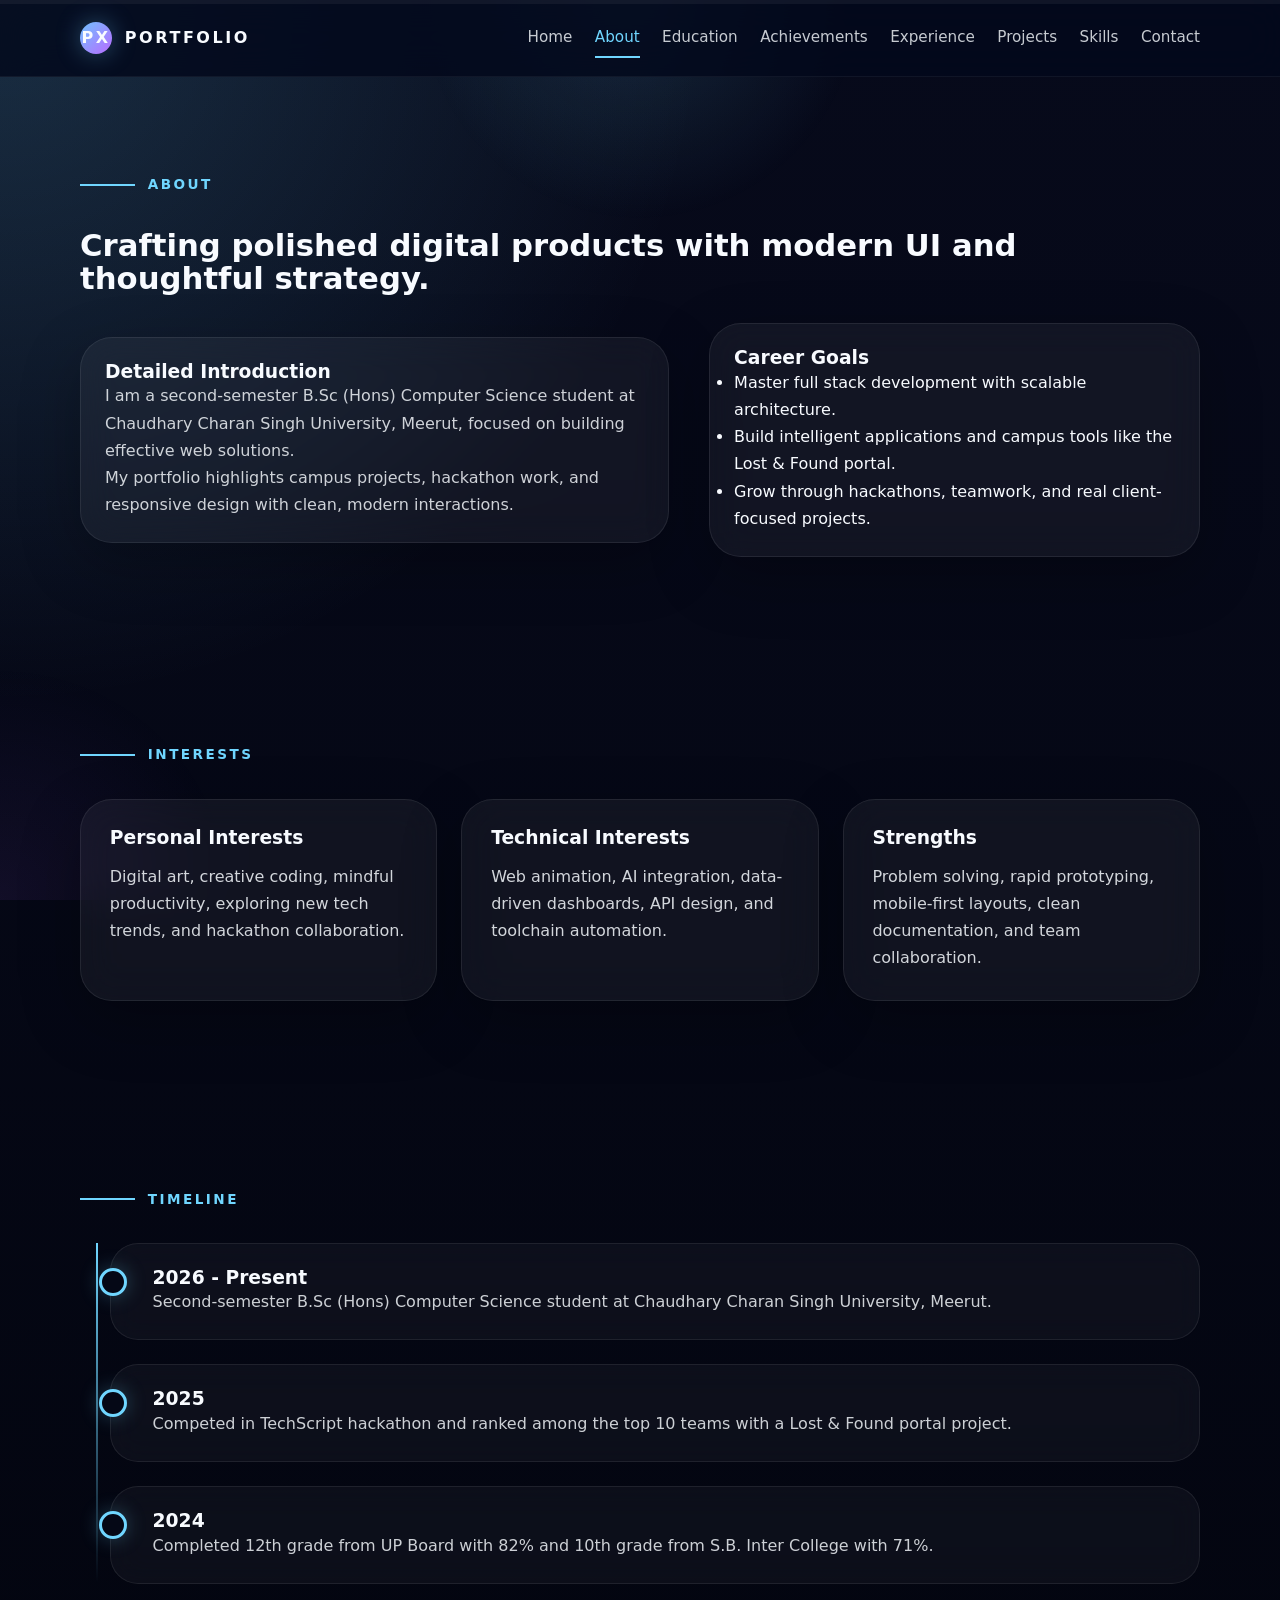
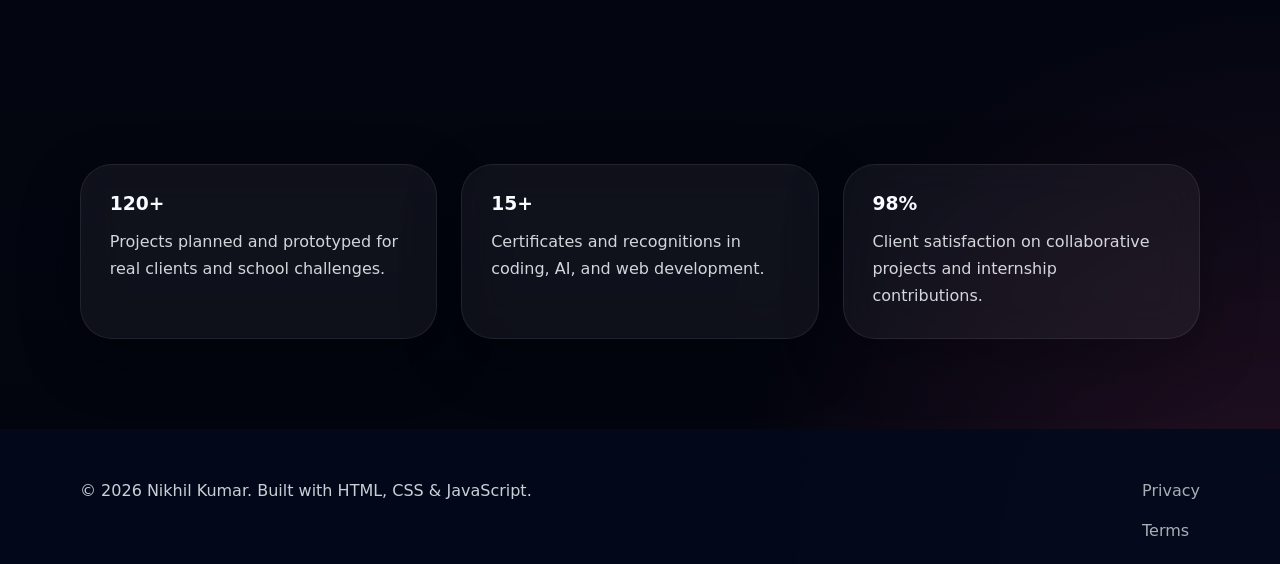
==== about.html @ ee28b865 "Initial commit - Portfolio Website" ====
<!DOCTYPE html>
<html lang="en">
<head>
  <meta charset="UTF-8" />
  <meta name="viewport" content="width=device-width, initial-scale=1.0" />
  <meta name="description" content="About page for a modern portfolio showcasing career goals, interests, strengths, and timeline." />
  <title>About | Portfolio</title>
  <link rel="stylesheet" href="css/style.css" />
</head>
<body>
  <div class="page-loader">
    <div class="loader-ring"></div>
  </div>
  <div class="progress-wrap"><div class="progress-bar"></div></div>
  <header class="navbar">
    <div class="container">
      <a href="index.html" class="logo"><span>PX</span>Portfolio</a>
      <nav class="nav-links">
        <a href="index.html">Home</a>
        <a href="about.html" class="active">About</a>
        <a href="education.html">Education</a>
        <a href="achievements.html">Achievements</a>
        <a href="experience.html">Experience</a>
        <a href="projects.html">Projects</a>
        <a href="skills.html">Skills</a>
        <a href="contact.html">Contact</a>
      </nav>
    </div>
  </header>

  <main>
    <section class="container reveal">
      <div class="section-title">About</div>
      <h2>Crafting polished digital products with modern UI and thoughtful strategy.</h2><br />
      <div class="hero-grid">
        <div class="hero-card reveal">
          <h3>Detailed Introduction</h3>
          <p>I am a second-semester B.Sc (Hons) Computer Science student at Chaudhary Charan Singh University, Meerut, focused on building effective web solutions.</p>
          <p>My portfolio highlights campus projects, hackathon work, and responsive design with clean, modern interactions.</p>
        </div>
        <div class="hero-card reveal">
          <h3>Career Goals</h3>
          <ul>
            <li>Master full stack development with scalable architecture.</li>
            <li>Build intelligent applications and campus tools like the Lost & Found portal.</li>
            <li>Grow through hackathons, teamwork, and real client-focused projects.</li>
          </ul>
        </div>
      </div>
    </section>

    <section class="container reveal">
      <div class="section-title">Interests</div>
      <div class="cards-grid">
        <div class="card">
          <h3>Personal Interests</h3>
          <p>Digital art, creative coding, mindful productivity, exploring new tech trends, and hackathon collaboration.</p>
        </div>
        <div class="card">
          <h3>Technical Interests</h3>
          <p>Web animation, AI integration, data-driven dashboards, API design, and toolchain automation.</p>
        </div>
        <div class="card">
          <h3>Strengths</h3>
          <p>Problem solving, rapid prototyping, mobile-first layouts, clean documentation, and team collaboration.</p>
        </div>
      </div>
    </section>

    <section class="container reveal">
      <div class="section-title">Timeline</div>
      <div class="timeline">
        <article class="timeline-item">
          <h3>2026 - Present</h3>
          <p>Second-semester B.Sc (Hons) Computer Science student at Chaudhary Charan Singh University, Meerut.</p>
        </article>
        <article class="timeline-item">
          <h3>2025</h3>
          <p>Competed in TechScript hackathon and ranked among the top 10 teams with a Lost & Found portal project.</p>
        </article>
        <article class="timeline-item">
          <h3>2024</h3>
          <p>Completed 12th grade from UP Board with 82% and 10th grade from S.B. Inter College with 71%.</p>
        </article>
      </div>
    </section>

    <section class="container reveal stats-grid">
      <div class="card">
        <h3>120+</h3>
        <p>Projects planned and prototyped for real clients and school challenges.</p>
      </div>
      <div class="card">
        <h3>15+</h3>
        <p>Certificates and recognitions in coding, AI, and web development.</p>
      </div>
      <div class="card">
        <h3>98%</h3>
        <p>Client satisfaction on collaborative projects and internship contributions.</p>
      </div>
    </section>
  </main>

  <footer class="footer">
    <div class="container">
      <div class="footer-left">
        <p>&copy; 2026 Nikhil Kumar. Built with HTML, CSS & JavaScript.</p>
      </div>
      <div class="footer-right">
        <a href="#">Privacy</a>
        <a href="#">Terms</a>
      </div>
    </div>
  </footer>

  <script src="js/script.js"></script>
</body>
</html>
---- css/style.css ----
:root {
  --bg: #050816;
  --surface: rgba(12, 20, 49, 0.78);
  --surface-strong: rgba(20, 30, 70, 0.92);
  --text: #f8fbff;
  --muted: #9bb3ff;
  --accent: #70d6ff;
  --accent-soft: rgba(112, 214, 255, 0.16);
  --border: rgba(255, 255, 255, 0.1);
  --shadow: 0 20px 60px rgba(0, 0, 0, 0.25);
  --radius: 28px;
  --transition: 0.35s ease;
  font-family: "Inter", system-ui, -apple-system, BlinkMacSystemFont, "Segoe UI", sans-serif;
}

* {
  box-sizing: border-box;
  margin: 0;
  padding: 0;
}

html {
  scroll-behavior: smooth;
}

body {
  min-height: 100vh;
  background: radial-gradient(circle at top left, rgba(112, 214, 255, 0.18), transparent 28%),
    radial-gradient(circle at bottom right, rgba(255, 96, 171, 0.14), transparent 22%),
    linear-gradient(180deg, #070a1b 0%, #02040d 100%);
  color: var(--text);
  font-size: 16px;
  line-height: 1.7;
  overflow-x: hidden;
}

body::before {
  content: "";
  position: fixed;
  inset: 0;
  background: radial-gradient(circle at top center, rgba(112, 214, 255, 0.14), transparent 20%),
    radial-gradient(circle at bottom left, rgba(173, 95, 255, 0.08), transparent 15%);
  pointer-events: none;
  z-index: 0;
}

img {
  max-width: 100%;
  display: block;
}

a {
  color: inherit;
  text-decoration: none;
}

button,
input,
textarea {
  font: inherit;
}

.container {
  width: min(1120px, calc(100% - 2rem));
  margin: 0 auto;
}

section {
  position: relative;
  padding: 90px 0;
}

.section-title {
  display: inline-flex;
  align-items: center;
  gap: 0.8rem;
  margin-bottom: 2rem;
  color: var(--accent);
  font-weight: 700;
  letter-spacing: 0.18em;
  text-transform: uppercase;
  font-size: 0.85rem;
}

.section-title::before {
  content: "";
  width: 55px;
  height: 2px;
  background: var(--accent);
}

h1,
h2,
h3,
h4 {
  line-height: 1.1;
}

h1 {
  font-size: clamp(2.4rem, 3vw, 4rem);
}

h2 {
  font-size: clamp(1.75rem, 2.4vw, 2.6rem);
}

p {
  color: rgba(248, 251, 255, 0.82);
}

.navbar {
  position: sticky;
  top: 0;
  z-index: 20;
  backdrop-filter: blur(18px);
  background: rgba(3, 9, 28, 0.84);
  border-bottom: 1px solid rgba(255, 255, 255, 0.05);
}

.navbar .container {
  display: flex;
  align-items: center;
  justify-content: space-between;
  gap: 1rem;
  min-height: 76px;
}

.logo {
  display: flex;
  align-items: center;
  gap: 0.8rem;
  font-weight: 800;
  letter-spacing: 0.16em;
  text-transform: uppercase;
  color: var(--text);
}

.logo span {
  display: inline-flex;
  width: 2rem;
  height: 2rem;
  align-items: center;
  justify-content: center;
  background: linear-gradient(135deg, #6fc2ff, #b96bff);
  border-radius: 50%;
  box-shadow: 0 0 24px rgba(111, 194, 255, 0.35);
}

.nav-links {
  display: flex;
  align-items: center;
  gap: 1.4rem;
}

.nav-links a {
  position: relative;
  font-size: 0.95rem;
  color: rgba(248, 251, 255, 0.8);
  transition: color var(--transition);
}

.nav-links a:hover,
.nav-links a.active {
  color: var(--accent);
}

.nav-links a.active::after,
.nav-links a:hover::after {
  content: "";
  position: absolute;
  left: 0;
  bottom: -7px;
  width: 100%;
  height: 2px;
  background: var(--accent);
}

.nav-actions {
  display: flex;
  align-items: center;
  gap: 1rem;
}

.toggle-theme,
.menu-toggle {
  display: inline-flex;
  align-items: center;
  justify-content: center;
  width: 44px;
  height: 44px;
  border-radius: 50%;
  border: 1px solid rgba(255, 255, 255, 0.08);
  background: rgba(255, 255, 255, 0.05);
  color: var(--text);
  cursor: pointer;
  transition: transform var(--transition), background var(--transition);
}

.toggle-theme:hover,
.menu-toggle:hover {
  transform: scale(1.05);
  background: rgba(112, 214, 255, 0.12);
}

.mobile-menu {
  display: none;
}

.hero {
  min-height: calc(100vh - 76px);
  display: grid;
  place-items: center;
  position: relative;
  z-index: 1;
}

.hero-grid {
  display: grid;
  grid-template-columns: 1.2fr 1fr;
  align-items: center;
  gap: 2.5rem;
}

.hero-content {
  max-width: 540px;
}

.hero-subtitle {
  display: inline-flex;
  align-items: center;
  gap: 0.7rem;
  color: var(--accent);
  font-size: 0.95rem;
  font-weight: 700;
  margin-bottom: 1.2rem;
}

.hero-title {
  margin-bottom: 1.2rem;
}

.hero-title span {
  color: var(--accent);
}

.hero-text {
  margin-bottom: 2rem;
}

.typewriter {
  display: inline-block;
  color: var(--accent);
  font-weight: 700;
  font-size: 1.05rem;
}

.hero-buttons {
  display: flex;
  flex-wrap: wrap;
  gap: 1rem;
  margin-bottom: 2rem;
}

.btn,
.btn-secondary {
  display: inline-flex;
  align-items: center;
  justify-content: center;
  gap: 0.6rem;
  border-radius: 999px;
  padding: 0.95rem 1.7rem;
  border: 1px solid transparent;
  font-weight: 700;
  transition: transform var(--transition), background var(--transition), border-color var(--transition);
}

.btn {
  background: linear-gradient(135deg, rgba(112, 214, 255, 0.95), rgba(111, 195, 255, 0.25));
  color: #061628;
}

.btn-secondary {
  border-color: rgba(255, 255, 255, 0.14);
  color: var(--text);
  background: rgba(255, 255, 255, 0.04);
}

.btn:hover,
.btn-secondary:hover {
  transform: translateY(-2px);
  border-color: var(--accent);
}

.hero-socials {
  display: flex;
  gap: 1rem;
}

.social-icon {
  width: 48px;
  height: 48px;
  border-radius: 18px;
  display: grid;
  place-items: center;
  background: rgba(255, 255, 255, 0.05);
  border: 1px solid rgba(255, 255, 255, 0.08);
  color: var(--text);
  transition: transform var(--transition), background var(--transition), box-shadow var(--transition);
}

.social-icon:hover {
  transform: translateY(-4px);
  background: rgba(112, 214, 255, 0.14);
}

.social-icon-linkedin {
  background: rgba(10, 102, 194, 0.12);
  border-color: rgba(10, 102, 194, 0.3);
}

.social-icon-linkedin:hover {
  background: rgba(10, 102, 194, 0.25);
  border-color: rgba(10, 102, 194, 0.6);
  box-shadow: 0 0 20px rgba(10, 102, 194, 0.3);
}

.social-icon-instagram {
  background: rgba(253, 29, 29, 0.12);
  border-color: rgba(131, 58, 180, 0.3);
}

.social-icon-instagram:hover {
  background: linear-gradient(135deg, rgba(253, 29, 29, 0.25), rgba(131, 58, 180, 0.25));
  border-color: rgba(131, 58, 180, 0.6);
  box-shadow: 0 0 20px rgba(131, 58, 180, 0.3);
}

.hero-image {
  position: relative;
  display: grid;
  place-items: center;
}

.hero-card {
  width: 100%;
  padding: 1.5rem;
  border-radius: 32px;
  background: rgba(255, 255, 255, 0.05);
  border: 1px solid rgba(255, 255, 255, 0.08);
  box-shadow: var(--shadow);
  backdrop-filter: blur(18px);
}

.hero-card img {
  border-radius: 28px;
  border: 1px solid rgba(255, 255, 255, 0.1);
}

.stats-grid,
.timeline,
.project-grid,
.skills-grid,
.info-grid,
.cards-grid,
.contact-grid {
  display: grid;
  gap: 1.5rem;
}

.cards-grid {
  grid-template-columns: repeat(auto-fit, minmax(240px, 1fr));
}

.stats-grid {
  grid-template-columns: repeat(3, minmax(180px, 1fr));
}

.timeline {
  position: relative;
  padding-left: 30px;
}

.timeline::before {
  content: "";
  position: absolute;
  left: 16px;
  top: 0;
  height: 100%;
  width: 2px;
  background: linear-gradient(180deg, var(--accent), transparent);
}

.timeline-item {
  position: relative;
  padding: 1.5rem 1.4rem 1.5rem 2.6rem;
  border-radius: 28px;
  background: rgba(255, 255, 255, 0.04);
  border: 1px solid rgba(255, 255, 255, 0.08);
  backdrop-filter: blur(16px);
}

.timeline-item::before {
  content: "";
  position: absolute;
  left: -12px;
  top: 1.5rem;
  width: 22px;
  height: 22px;
  background: var(--bg);
  border: 3px solid var(--accent);
  border-radius: 50%;
  box-shadow: 0 0 20px rgba(112, 214, 255, 0.28);
}

.card {
  padding: 1.8rem;
  border-radius: 32px;
  background: rgba(255, 255, 255, 0.05);
  border: 1px solid rgba(255, 255, 255, 0.08);
  box-shadow: var(--shadow);
  backdrop-filter: blur(20px);
  transition: transform var(--transition), border-color var(--transition), box-shadow var(--transition);
}

.card:hover {
  transform: translateY(-7px);
  border-color: rgba(112, 214, 255, 0.25);
  box-shadow: 0 24px 70px rgba(111, 194, 255, 0.15);
}

.card h3 {
  margin-bottom: 0.85rem;
}

.card p,
.card li {
  color: rgba(248, 251, 255, 0.84);
}

.badge {
  display: inline-flex;
  align-items: center;
  padding: 0.55rem 0.9rem;
  border-radius: 999px;
  background: rgba(112, 214, 255, 0.08);
  color: var(--accent);
  font-size: 0.83rem;
  margin-right: 0.6rem;
  margin-bottom: 0.6rem;
}

.project-grid {
  grid-template-columns: repeat(auto-fit, minmax(280px, 1fr));
}

.project-card {
  position: relative;
  overflow: hidden;
}

.project-card img {
  border-radius: 28px;
  transition: transform var(--transition);
}

.project-card:hover img {
  transform: scale(1.05);
}

.project-info {
  position: absolute;
  inset: 0;
  display: flex;
  flex-direction: column;
  justify-content: flex-end;
  padding: 1.6rem;
  background: linear-gradient(180deg, transparent 45%, rgba(2, 10, 31, 0.95) 100%);
}

.project-info h3,
.project-info p {
  color: #fff;
}

.project-card:nth-child(1) .project-info h3 {
  color: #000000;
}

.project-card:nth-child(1) .project-info p {
  color: #000000;
}

.project-badges {
  display: flex;
  flex-wrap: wrap;
  gap: 0.4rem;
  margin: 0.9rem 0 1rem;
}

.project-actions {
  display: flex;
  gap: 0.75rem;
  flex-wrap: wrap;
}

.btn-outline {
  display: inline-flex;
  align-items: center;
  justify-content: center;
  gap: 0.6rem;
  padding: 0.95rem 1.7rem;
  border-radius: 999px;
  background: rgba(255, 255, 255, 0.05);
  border: 1px solid rgba(255, 255, 255, 0.12);
  color: #fff;
  transition: transform var(--transition), background var(--transition), border-color var(--transition);
}

.btn-outline:hover {
  border-color: var(--accent);
}

.filter-bar {
  display: flex;
  flex-wrap: wrap;
  gap: 0.85rem;
  margin-bottom: 1.8rem;
}

.filter-btn {
  border-radius: 999px;
  padding: 0.85rem 1.2rem;
  border: 1px solid rgba(255, 255, 255, 0.1);
  color: rgba(248, 251, 255, 0.82);
  cursor: pointer;
  transition: all var(--transition);
  background: rgba(255, 255, 255, 0.03);
}

.filter-btn.active,
.filter-btn:hover {
  background: rgba(112, 214, 255, 0.14);
  color: var(--accent);
  border-color: var(--accent);
}

.search-group {
  display: flex;
  gap: 0.75rem;
  align-items: center;
  margin-bottom: 1.8rem;
}

.search-group input {
  width: 100%;
  min-width: 220px;
  padding: 0.95rem 1.1rem;
  border-radius: 999px;
  border: 1px solid rgba(255, 255, 255, 0.12);
  background: rgba(255, 255, 255, 0.04);
  color: var(--text);
}

.search-group input::placeholder {
  color: rgba(248, 251, 255, 0.5);
}

.skill-item {
  display: grid;
  grid-template-columns: auto 1fr;
  gap: 1rem;
  align-items: center;
}

.skill-meta {
  min-width: 120px;
}

.skill-bar {
  height: 10px;
  border-radius: 999px;
  background: rgba(255, 255, 255, 0.08);
  overflow: hidden;
}

.skill-fill {
  height: 100%;
  width: 0;
  border-radius: 999px;
  background: linear-gradient(90deg, #6fc2ff, #b96bff);
  transition: width 0.9s ease;
}

.skill-circle {
  position: relative;
  width: 120px;
  height: 120px;
}

.skill-circle svg {
  transform: rotate(-90deg);
}

.skill-circle circle {
  fill: none;
  stroke-width: 12;
  stroke-linecap: round;
}

.skill-circle .bg {
  stroke: rgba(255, 255, 255, 0.08);
}

.skill-circle .progress {
  stroke: #70d6ff;
  stroke-dasharray: 377;
  stroke-dashoffset: 377;
  transition: stroke-dashoffset 0.9s ease;
}

.skill-circle span {
  position: absolute;
  inset: 0;
  display: grid;
  place-items: center;
  color: var(--text);
  font-weight: 700;
}

.contact-grid {
  grid-template-columns: 1.5fr 1fr;
}

.contact-card {
  display: grid;
  gap: 1rem;
}

.contact-card span {
  display: inline-flex;
  width: 50px;
  height: 50px;
  align-items: center;
  justify-content: center;
  border-radius: 18px;
  background: rgba(112, 214, 255, 0.12);
  color: var(--accent);
}

.contact-form {
  display: grid;
  gap: 1rem;
}

.contact-form input,
.contact-form textarea {
  width: 100%;
  padding: 1rem 1.1rem;
  border-radius: 20px;
  border: 1px solid rgba(255, 255, 255, 0.12);
  background: rgba(255, 255, 255, 0.04);
  color: var(--text);
  resize: vertical;
}

.contact-form textarea {
  min-height: 170px;
}

.contact-form button {
  max-width: 220px;
}

.map-frame {
  width: 100%;
  min-height: 320px;
  border-radius: 28px;
  border: 1px solid rgba(255, 255, 255, 0.1);
  overflow: hidden;
}

.footer {
  padding: 3rem 0 1.2rem;
  background: rgba(3, 9, 28, 0.92);
}

.footer .container {
  display: flex;
  flex-wrap: wrap;
  justify-content: space-between;
  gap: 1rem;
}

.footer-left,
.footer-right {
  display: flex;
  flex-direction: column;
  gap: 0.8rem;
}

.footer a {
  color: rgba(248, 251, 255, 0.68);
}

.footer a:hover {
  color: var(--accent);
}

.page-loader,
.modal-overlay,
.back-top {
  position: fixed;
  inset: 0;
  z-index: 30;
}

.page-loader {
  display: grid;
  place-items: center;
  background: #050816;
  color: var(--accent);
}

.loader-ring {
  width: 80px;
  height: 80px;
  border: 6px solid rgba(112, 214, 255, 0.18);
  border-top-color: var(--accent);
  border-radius: 50%;
  animation: spin 1.2s linear infinite;
}

@keyframes spin {
  to {
    transform: rotate(360deg);
  }
}

.modal-overlay {
  display: none;
  justify-content: center;
  align-items: center;
  background: rgba(0, 0, 0, 0.75);
  padding: 1.5rem;
}

.modal-overlay.active {
  display: grid;
}

.modal {
  position: relative;
  width: min(720px, 100%);
  background: rgba(4, 12, 30, 0.96);
  border-radius: 28px;
  border: 1px solid rgba(255, 255, 255, 0.1);
  padding: 2rem;
  box-shadow: var(--shadow);
}

.modal h3 {
  margin-bottom: 1rem;
}

.modal img {
  width: 100%;
  border-radius: 22px;
}

.modal-close {
  position: absolute;
  top: 1rem;
  right: 1rem;
  width: 40px;
  height: 40px;
  border-radius: 50%;
  background: rgba(255, 255, 255, 0.08);
  color: var(--text);
  border: none;
  cursor: pointer;
}

.back-top {
  display: none;
  align-items: center;
  justify-content: center;
  width: 54px;
  height: 54px;
  right: 28px;
  bottom: 28px;
  margin: auto;
  border-radius: 50%;
  background: linear-gradient(135deg, rgba(112, 214, 255, 0.95), rgba(111, 195, 255, 0.25));
  box-shadow: 0 20px 50px rgba(111, 194, 255, 0.18);
}

.back-top.show {
  display: grid;
}

.progress-wrap {
  position: fixed;
  top: 0;
  left: 0;
  width: 100%;
  height: 4px;
  background: rgba(255, 255, 255, 0.05);
  z-index: 25;
}

.progress-bar {
  height: 100%;
  width: 0;
  background: linear-gradient(90deg, #70d6ff, #bb6bff);
}

.reveal {
  opacity: 0;
  transform: translateY(25px);
  transition: opacity 0.9s ease, transform 0.9s ease;
}

.reveal.visible {
  opacity: 1;
  transform: translateY(0);
}

@media (max-width: 980px) {
  .hero-grid,
  .contact-grid,
  .stats-grid,
  .timeline,
  .project-grid,
  .cards-grid,
  .skills-grid {
    grid-template-columns: 1fr;
  }

  .navbar .container {
    gap: 0.8rem;
  }

  .nav-links {
    display: none;
  }

  .menu-toggle {
    display: flex;
  }

  .menu-toggle.active + .nav-links {
    position: absolute;
    inset: calc(76px) 0 auto 0;
    display: grid;
    gap: 0.9rem;
    padding: 1.5rem 1.5rem 2rem;
    margin: 0 1rem;
    background: rgba(4, 12, 30, 0.98);
    border-radius: 28px;
    border: 1px solid rgba(255, 255, 255, 0.08);
    box-shadow: 0 30px 80px rgba(0, 0, 0, 0.35);
  }

  .hero {
    padding-top: 50px;
  }
}

body.light-mode {
  background: #f5f7ff;
  color: #111827;
}

body.light-mode .navbar {
  background: rgba(249, 250, 255, 0.92);
  border-bottom-color: rgba(15, 23, 42, 0.08);
}

body.light-mode .nav-links a,
body.light-mode .toggle-theme,
body.light-mode .menu-toggle {
  color: #101828;
}

body.light-mode .card,
body.light-mode .hero-card,
body.light-mode .contact-card,
body.light-mode .footer,
body.light-mode .modal {
  background: rgba(255, 255, 255, 0.82);
  color: #101828;
}

body.light-mode .btn-secondary,
body.light-mode .btn-outline,
body.light-mode .contact-form input,
body.light-mode .contact-form textarea {
  background: rgba(15, 23, 42, 0.05);
  border-color: rgba(15, 23, 42, 0.1);
}

body.light-mode a:hover,
body.light-mode .footer a:hover {
  color: #3b82f6;
}

@media (max-width: 760px) {
  .navbar .container {
    flex-wrap: wrap;
    padding: 0.9rem 0;
  }

  .hero-grid {
    gap: 1.5rem;
  }

  .hero-buttons {
    flex-direction: column;
    align-items: stretch;
  }

  .project-actions {
    flex-direction: column;
    align-items: stretch;
  }

  .search-group {
    flex-direction: column;
    align-items: stretch;
  }

  .skill-circle {
    width: 100px;
    height: 100px;
  }

  .contact-grid {
    gap: 2rem;
  }
}

@media (max-width: 520px) {
  body {
    font-size: 15px;
  }

  .card,
  .project-card,
  .timeline-item,
  .contact-card {
    padding: 1.4rem;
  }

  section {
    padding: 70px 0;
  }

  .section-title {
    font-size: 0.8rem;
  }
}
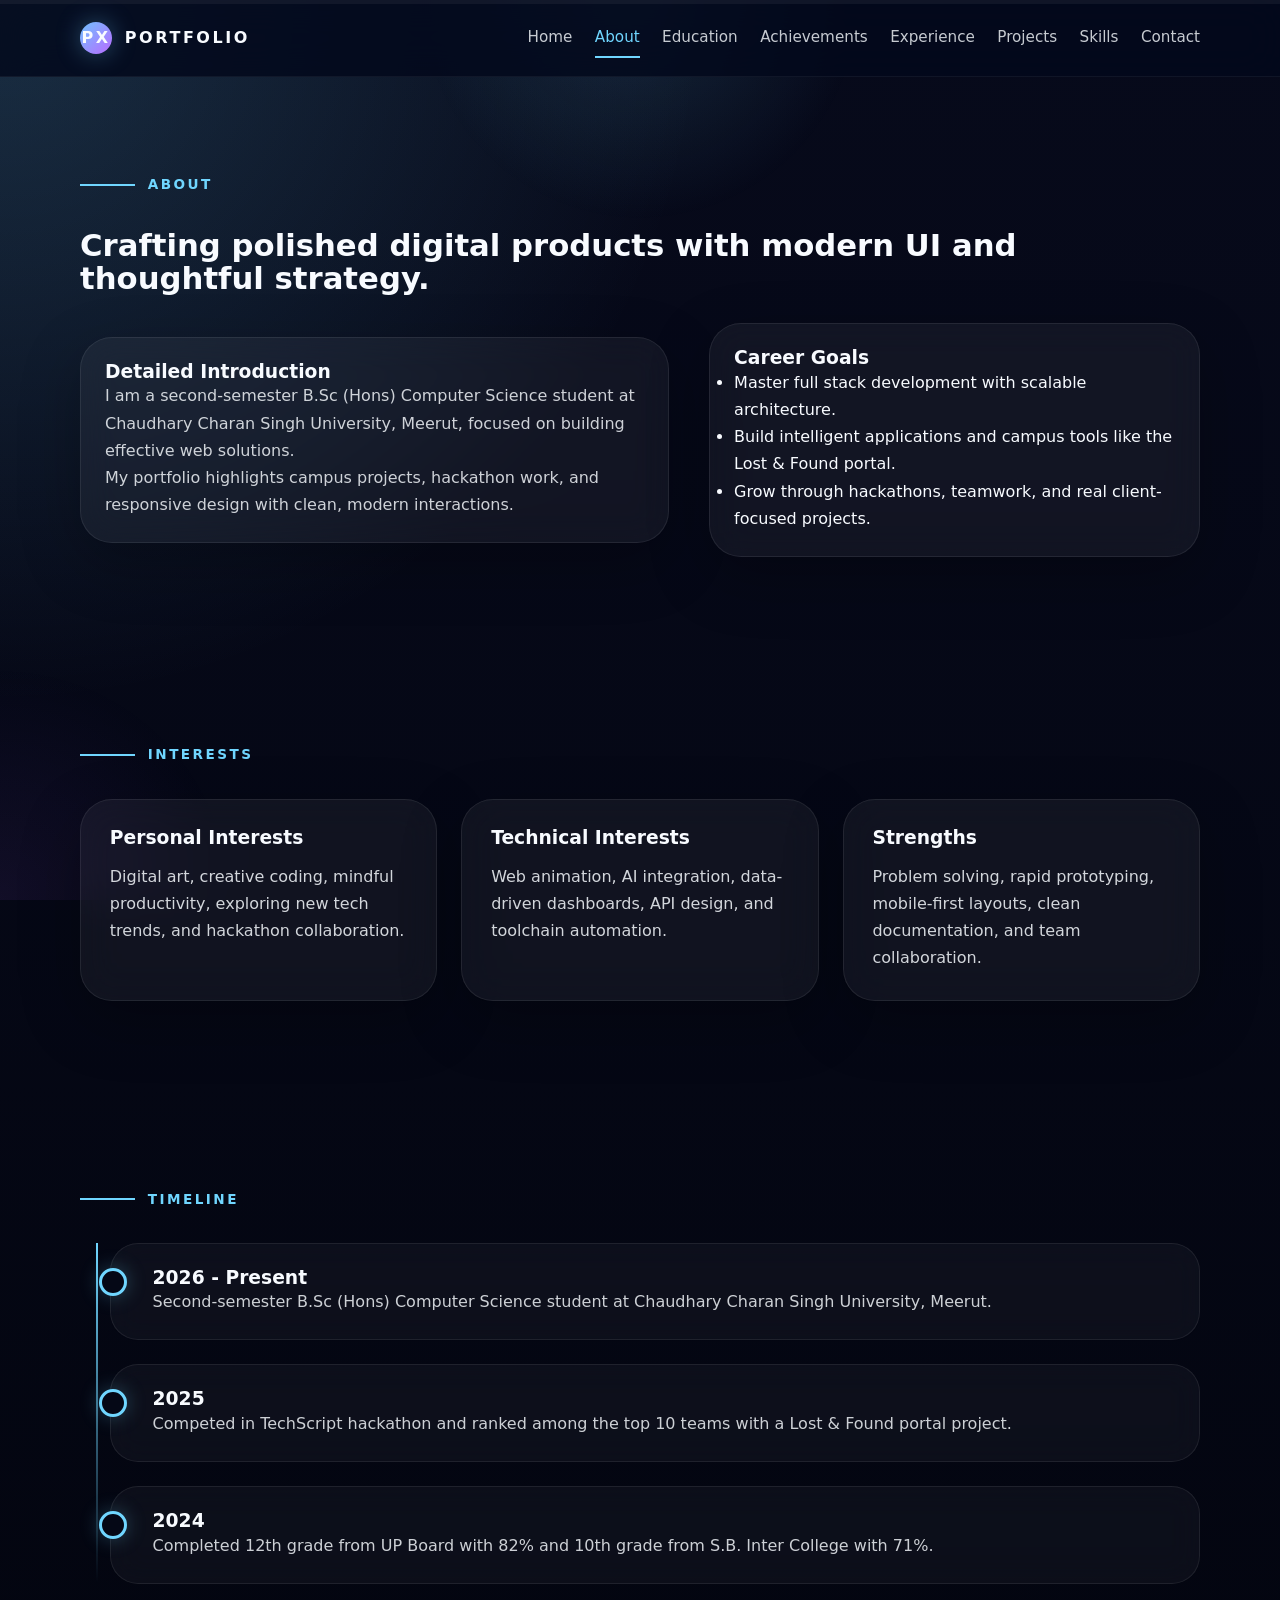
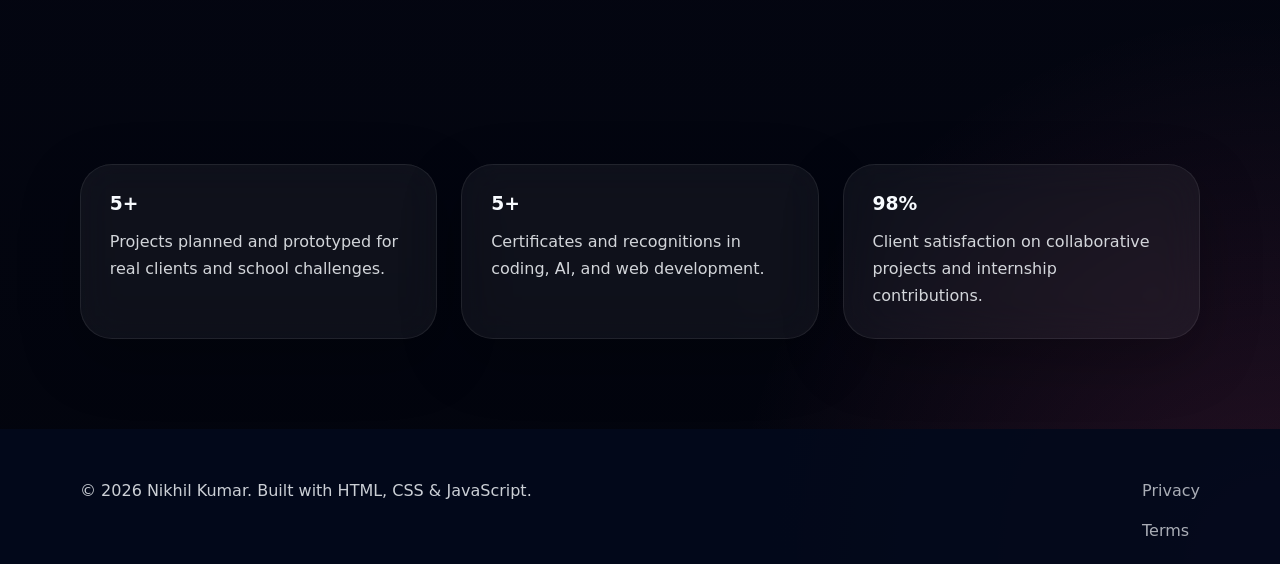
==== commit 5253d80e: "Update statistics in about and achievements pages" ====
--- a/about.html
+++ b/about.html
@@ -87,11 +87,11 @@
 
     <section class="container reveal stats-grid">
       <div class="card">
-        <h3>120+</h3>
+        <h3>5+</h3>
         <p>Projects planned and prototyped for real clients and school challenges.</p>
       </div>
       <div class="card">
-        <h3>15+</h3>
+        <h3>5+</h3>
         <p>Certificates and recognitions in coding, AI, and web development.</p>
       </div>
       <div class="card">
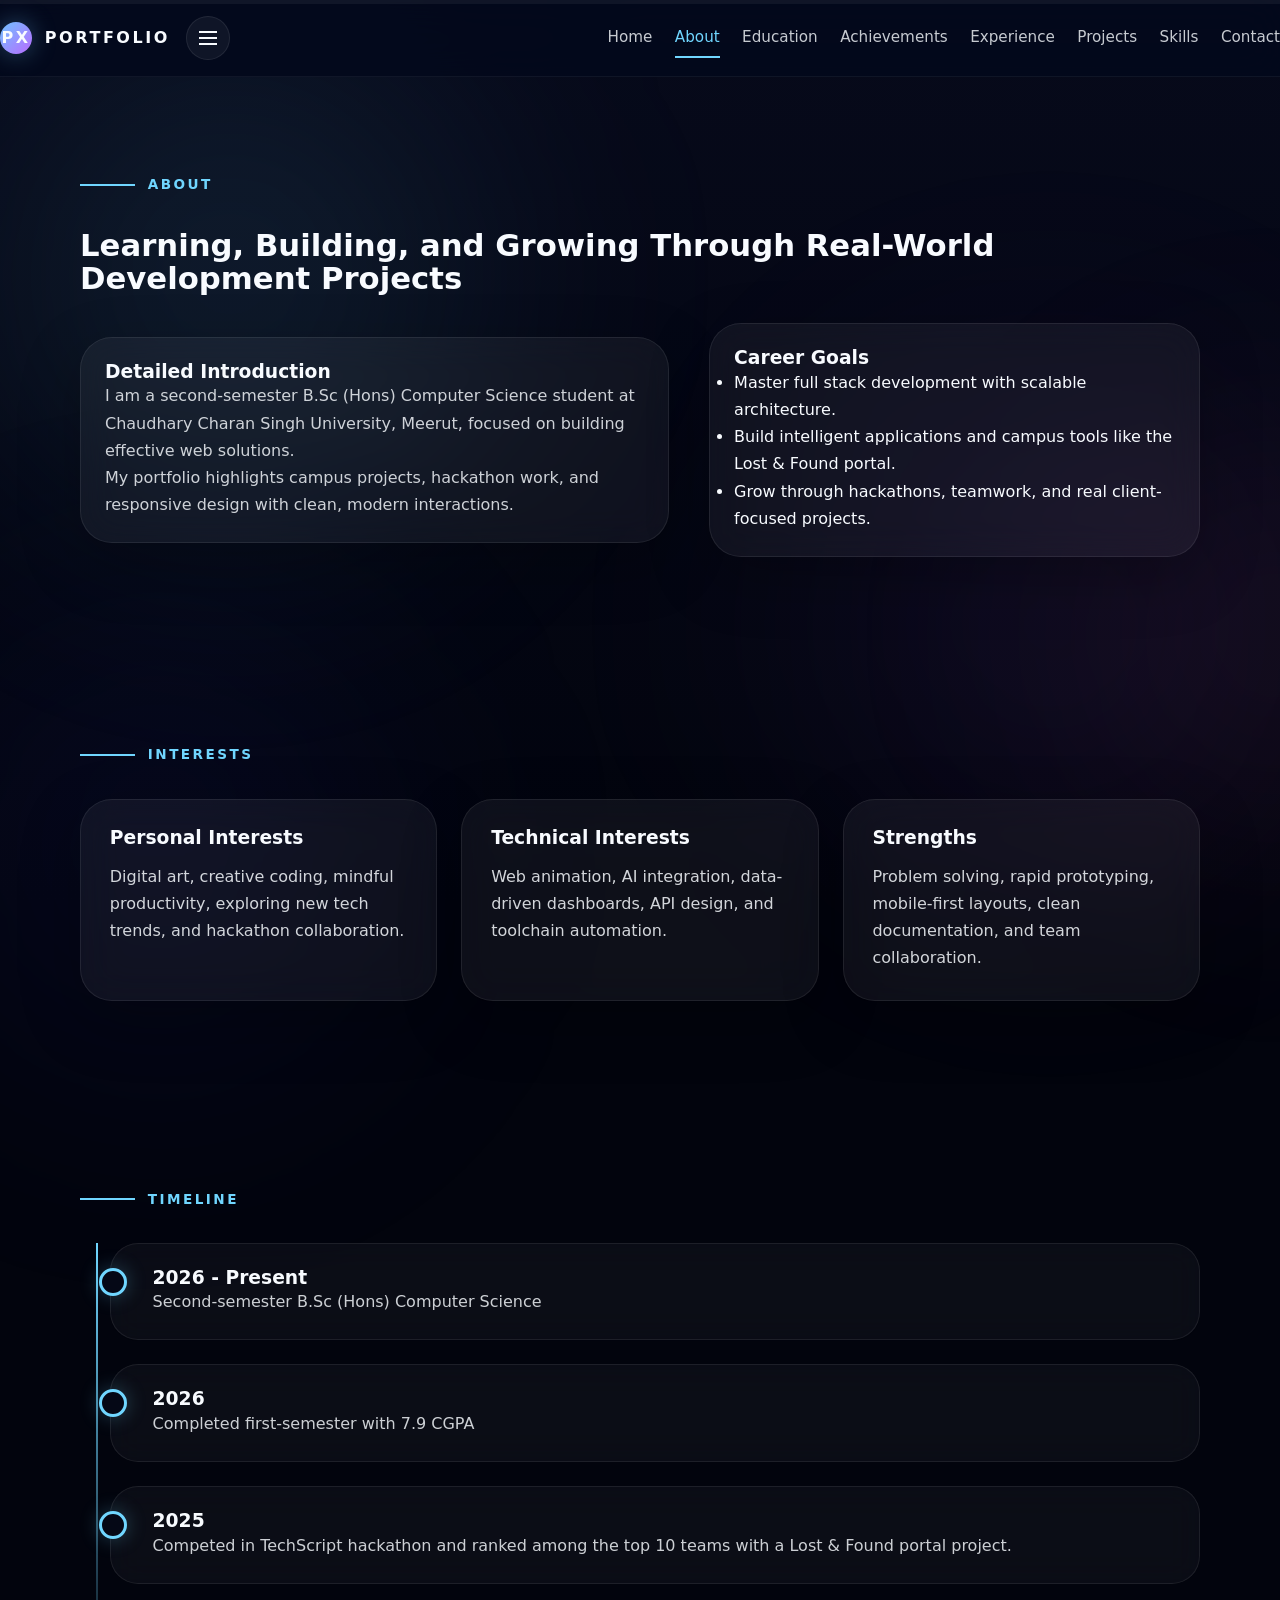
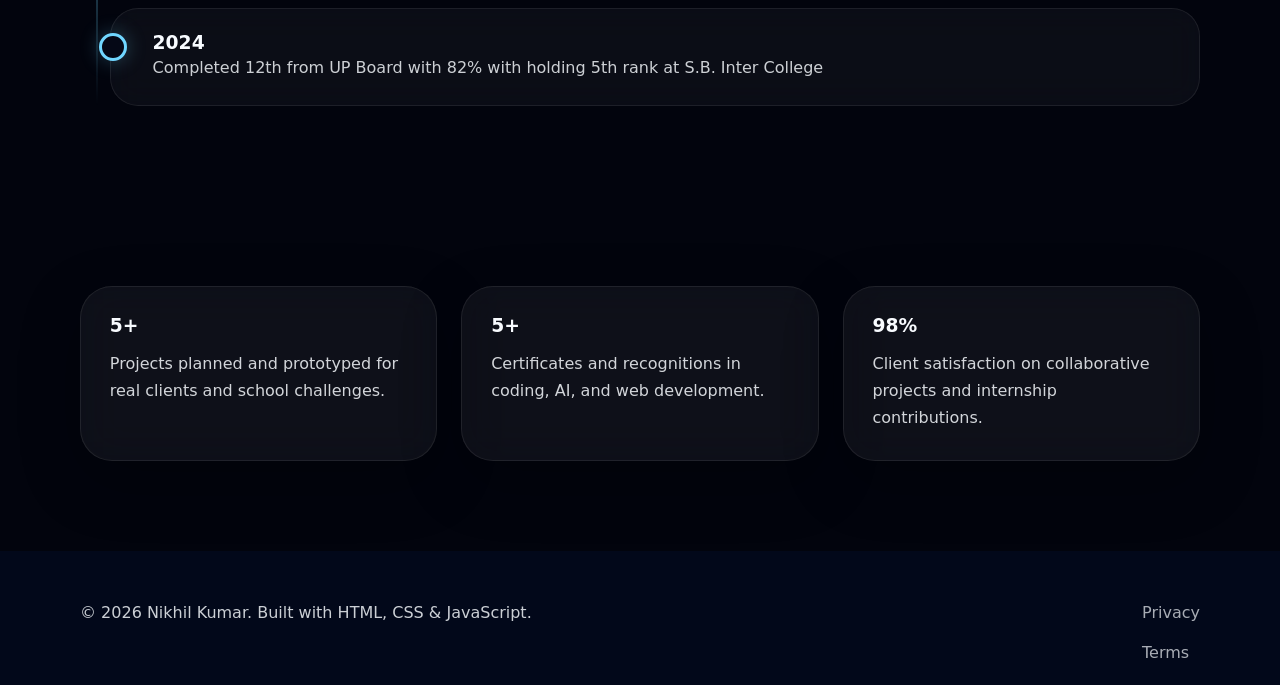
==== commit 170a0d9e: "Update portfolio content, styles, and assets (DSA certificate, new resume)" ====
--- a/about.html
+++ b/about.html
@@ -15,7 +15,14 @@
   <header class="navbar">
     <div class="container">
       <a href="index.html" class="logo"><span>PX</span>Portfolio</a>
-      <nav class="nav-links">
+      <button class="menu-toggle" id="menuToggle" aria-label="Toggle menu">
+        <svg viewBox="0 0 24 24" width="24" height="24" fill="none" stroke="currentColor" stroke-width="2" aria-hidden="true">
+          <line x1="3" y1="6" x2="21" y2="6"></line>
+          <line x1="3" y1="12" x2="21" y2="12"></line>
+          <line x1="3" y1="18" x2="21" y2="18"></line>
+        </svg>
+      </button>
+      <nav class="nav-links" id="navLinks">
         <a href="index.html">Home</a>
         <a href="about.html" class="active">About</a>
         <a href="education.html">Education</a>
@@ -31,7 +38,7 @@
   <main>
     <section class="container reveal">
       <div class="section-title">About</div>
-      <h2>Crafting polished digital products with modern UI and thoughtful strategy.</h2><br />
+      <h2>Learning, Building, and Growing Through Real-World Development Projects</h2><br />
       <div class="hero-grid">
         <div class="hero-card reveal">
           <h3>Detailed Introduction</h3>
@@ -72,7 +79,11 @@
       <div class="timeline">
         <article class="timeline-item">
           <h3>2026 - Present</h3>
-          <p>Second-semester B.Sc (Hons) Computer Science student at Chaudhary Charan Singh University, Meerut.</p>
+          <p>Second-semester B.Sc (Hons) Computer Science </p>
+        </article>
+        <article class="timeline-item">
+          <h3>2026</h3>
+          <p> Completed first-semester with 7.9 CGPA </p>
         </article>
         <article class="timeline-item">
           <h3>2025</h3>
@@ -80,8 +91,8 @@
         </article>
         <article class="timeline-item">
           <h3>2024</h3>
-          <p>Completed 12th grade from UP Board with 82% and 10th grade from S.B. Inter College with 71%.</p>
-        </article>
+          <p>Completed 12th from UP Board with 82% with holding 5th rank at S.B. Inter College</p>
+        </article> 
       </div>
     </section>
 
--- a/css/style.css
+++ b/css/style.css
@@ -23,25 +23,132 @@
   scroll-behavior: smooth;
 }
 
+/* Global 4-orb glowing mesh background system */
+main::before {
+  content: "";
+  position: fixed;
+  top: 35%;
+  left: 75%;
+  width: 50vw;
+  height: 50vw;
+  background: radial-gradient(circle, rgba(255, 112, 166, 0.08) 0%, transparent 70%);
+  filter: blur(110px);
+  pointer-events: none;
+  z-index: -1;
+  will-change: transform;
+  animation: floatOrb3 26s ease-in-out infinite;
+}
+
+main::after {
+  content: "";
+  position: fixed;
+  top: 55%;
+  left: -15%;
+  width: 55vw;
+  height: 55vw;
+  background: radial-gradient(circle, rgba(74, 78, 255, 0.09) 0%, transparent 70%);
+  filter: blur(110px);
+  pointer-events: none;
+  z-index: -1;
+  will-change: transform;
+  animation: floatOrb4 32s ease-in-out infinite;
+}
+
 body {
   min-height: 100vh;
-  background: radial-gradient(circle at top left, rgba(112, 214, 255, 0.18), transparent 28%),
-    radial-gradient(circle at bottom right, rgba(255, 96, 171, 0.14), transparent 22%),
-    linear-gradient(180deg, #070a1b 0%, #02040d 100%);
+  background-color: #02040d;
+  background-image: linear-gradient(180deg, #070a1b 0%, #02040d 100%);
+  background-attachment: fixed;
   color: var(--text);
   font-size: 16px;
   line-height: 1.7;
   overflow-x: hidden;
+  position: relative;
 }
 
 body::before {
   content: "";
   position: fixed;
-  inset: 0;
-  background: radial-gradient(circle at top center, rgba(112, 214, 255, 0.14), transparent 20%),
-    radial-gradient(circle at bottom left, rgba(173, 95, 255, 0.08), transparent 15%);
+  top: -12%;
+  left: -12%;
+  width: 60vw;
+  height: 60vw;
+  background: radial-gradient(circle, rgba(112, 214, 255, 0.12) 0%, transparent 70%);
+  filter: blur(100px);
   pointer-events: none;
-  z-index: 0;
+  z-index: -1;
+  will-change: transform;
+  animation: floatOrb1 22s ease-in-out infinite;
+}
+
+body::after {
+  content: "";
+  position: fixed;
+  bottom: -12%;
+  right: -12%;
+  width: 60vw;
+  height: 60vw;
+  background: radial-gradient(circle, rgba(173, 95, 255, 0.08) 0%, transparent 70%);
+  filter: blur(100px);
+  pointer-events: none;
+  z-index: -1;
+  will-change: transform;
+  animation: floatOrb2 28s ease-in-out infinite;
+}
+
+/* Hardware-accelerated drift animations for background glow orbs */
+@keyframes floatOrb1 {
+  0% {
+    transform: translate3d(0, 0, 0) scale(1);
+  }
+  33% {
+    transform: translate3d(6vw, 10vh, 0) scale(1.12);
+  }
+  66% {
+    transform: translate3d(-3vw, 15vh, 0) scale(0.92);
+  }
+  100% {
+    transform: translate3d(0, 0, 0) scale(1);
+  }
+}
+
+@keyframes floatOrb2 {
+  0% {
+    transform: translate3d(0, 0, 0) scale(1);
+  }
+  50% {
+    transform: translate3d(-8vw, -10vh, 0) scale(0.92);
+  }
+  100% {
+    transform: translate3d(0, 0, 0) scale(1);
+  }
+}
+
+@keyframes floatOrb3 {
+  0% {
+    transform: translate3d(0, 0, 0) scale(1);
+  }
+  40% {
+    transform: translate3d(-8vw, -12vh, 0) scale(1.1);
+  }
+  70% {
+    transform: translate3d(-4vw, 8vh, 0) scale(0.95);
+  }
+  100% {
+    transform: translate3d(0, 0, 0) scale(1);
+  }
+}
+
+@keyframes floatOrb4 {
+  0% {
+    transform: translate3d(0, 0, 0) scale(1);
+  }
+  50% {
+    transform: translate3d(10vw, -8vh, 0) scale(1.12);
+  }
+  100% {
+    transform: translate3d(0, 0, 0) scale(1);
+  }
 }
 
 img {
@@ -123,6 +230,8 @@
   justify-content: space-between;
   gap: 1rem;
   min-height: 76px;
+  flex-wrap: wrap;
+  width: 100%;
 }
 
 .logo {
@@ -133,6 +242,7 @@
   letter-spacing: 0.16em;
   text-transform: uppercase;
   color: var(--text);
+  flex-shrink: 0;
 }
 
 .logo span {
@@ -150,6 +260,8 @@
   display: flex;
   align-items: center;
   gap: 1.4rem;
+  margin-left: auto;
+  width: auto;
 }
 
 .nav-links a {
@@ -157,6 +269,7 @@
   font-size: 0.95rem;
   color: rgba(248, 251, 255, 0.8);
   transition: color var(--transition);
+  white-space: nowrap;
 }
 
 .nav-links a:hover,
@@ -437,6 +550,134 @@
   color: rgba(248, 251, 255, 0.84);
 }
 
+.social-links {
+  display: grid;
+  gap: 0.6rem;
+  margin-top: 0.6rem;
+}
+
+.social-link {
+  display: flex;
+  align-items: center;
+  gap: 0.9rem;
+  color: rgba(248, 251, 255, 0.92);
+  padding: 0.5rem 0.8rem;
+  border-radius: 12px;
+  transition: background var(--transition), transform var(--transition);
+  width: 100%;
+}
+
+.social-link:hover {
+  transform: translateY(-3px);
+  background: rgba(255,255,255,0.02);
+}
+
+.social-link .social-icon svg {
+  width: 18px;
+  height: 18px;
+  display: block;
+}
+
+.social-icon.small {
+  width: 40px;
+  height: 40px;
+  border-radius: 10px;
+  display: grid;
+  place-items: center;
+  background: rgba(255,255,255,0.03);
+  border: 1px solid rgba(255,255,255,0.06);
+  color: inherit;
+}
+
+.social-text {
+  font-weight: 700;
+  color: rgba(248, 251, 255, 0.95);
+  white-space: nowrap;
+  transition: color var(--transition);
+}
+
+.social-icon {
+  transition: transform var(--transition), background var(--transition), border-color var(--transition), box-shadow var(--transition), color var(--transition);
+}
+
+/* Brand colors (fixed specificity override) */
+.social-icon.social-icon-github {
+  color: #ffffff;
+  background: rgba(255, 255, 255, 0.05);
+  border-color: rgba(255, 255, 255, 0.12);
+}
+.social-icon.social-icon-linkedin {
+  color: #0077b5;
+  background: rgba(0, 119, 181, 0.08);
+  border-color: rgba(0, 119, 181, 0.2);
+}
+.social-icon.social-icon-instagram {
+  color: #ff5a9e;
+  background: linear-gradient(135deg, rgba(245, 133, 41, 0.12), rgba(221, 42, 123, 0.12), rgba(129, 52, 175, 0.12));
+  border-color: rgba(221, 42, 123, 0.25);
+}
+.social-icon.social-icon-email {
+  color: #ea4335;
+  background: rgba(234, 67, 53, 0.08);
+  border-color: rgba(234, 67, 53, 0.2);
+}
+.social-icon.social-icon-phone {
+  color: #10b981;
+  background: rgba(16, 185, 129, 0.08);
+  border-color: rgba(16, 185, 129, 0.2);
+}
+
+/* Hover transitions and glows for social link cards */
+.social-link:hover .social-icon-github {
+  background: rgba(255, 255, 255, 0.16);
+  border-color: rgba(255, 255, 255, 0.45);
+  box-shadow: 0 0 16px rgba(255, 255, 255, 0.22);
+}
+.social-link:hover .social-icon-github + .social-text {
+  color: #ffffff;
+}
+
+.social-link:hover .social-icon-linkedin {
+  background: rgba(0, 119, 181, 0.22);
+  border-color: rgba(0, 119, 181, 0.55);
+  box-shadow: 0 0 16px rgba(0, 119, 181, 0.4);
+}
+.social-link:hover .social-icon-linkedin + .social-text {
+  color: #0077b5;
+}
+
+.social-link:hover .social-icon-instagram {
+  background: linear-gradient(135deg, #f58529, #dd2a7b, #8134af);
+  color: #ffffff;
+  border-color: transparent;
+  box-shadow: 0 0 18px rgba(221, 42, 123, 0.5);
+}
+.social-link:hover .social-icon-instagram + .social-text {
+  color: #ff5a9e;
+}
+
+.social-link:hover .social-icon-email {
+  background: rgba(234, 67, 53, 0.22);
+  border-color: rgba(234, 67, 53, 0.55);
+  box-shadow: 0 0 16px rgba(234, 67, 53, 0.4);
+}
+.social-link:hover .social-icon-email + .social-text {
+  color: #ea4335;
+}
+
+.social-link:hover .social-icon-phone {
+  background: rgba(16, 185, 129, 0.22);
+  border-color: rgba(16, 185, 129, 0.55);
+  box-shadow: 0 0 16px rgba(16, 185, 129, 0.4);
+}
+.social-link:hover .social-icon-phone + .social-text {
+  color: #10b981;
+}
+
+/* Ensure SVG strokes/fills follow currentColor */
+.social-link svg [stroke] { stroke: currentColor; }
+.social-link svg [fill] { fill: currentColor; }
+
 .badge {
   display: inline-flex;
   align-items: center;
@@ -719,6 +960,15 @@
   place-items: center;
   background: #050816;
   color: var(--accent);
+  transition: opacity 0.6s cubic-bezier(0.4, 0, 0.2, 1), visibility 0.6s;
+  opacity: 1;
+  visibility: visible;
+}
+
+.page-loader.hide {
+  opacity: 0;
+  visibility: hidden;
+  pointer-events: none;
 }
 
 .loader-ring {
@@ -825,6 +1075,167 @@
   transform: translateY(0);
 }
 
+/* Featured Skills Card */
+.featured-skill-card {
+  margin-bottom: 3rem;
+  padding: 2.5rem 2.2rem;
+  border-radius: 32px;
+  background: linear-gradient(135deg, rgba(112, 214, 255, 0.08) 0%, rgba(185, 107, 255, 0.05) 100%);
+  border: 1px solid rgba(112, 214, 255, 0.25);
+  box-shadow: 0 20px 60px rgba(112, 214, 255, 0.12);
+  backdrop-filter: blur(20px);
+}
+
+.featured-skill-card h3 {
+  font-size: 1.8rem;
+  margin-bottom: 1rem;
+  background: linear-gradient(135deg, #70d6ff, #b96bff);
+  -webkit-background-clip: text;
+  -webkit-text-fill-color: transparent;
+  background-clip: text;
+}
+
+.featured-skill-card p {
+  font-size: 1rem;
+  margin-bottom: 1.5rem;
+  line-height: 1.8;
+  color: rgba(248, 251, 255, 0.85);
+}
+
+.skill-tags {
+  display: flex;
+  flex-wrap: wrap;
+  gap: 0.8rem;
+}
+
+.tag {
+  display: inline-flex;
+  align-items: center;
+  padding: 0.6rem 1.2rem;
+  background: rgba(112, 214, 255, 0.12);
+  border: 1px solid rgba(112, 214, 255, 0.3);
+  border-radius: 999px;
+  color: #70d6ff;
+  font-size: 0.85rem;
+  font-weight: 600;
+  transition: all var(--transition);
+}
+
+.tag:hover {
+  background: rgba(112, 214, 255, 0.25);
+  border-color: rgba(112, 214, 255, 0.6);
+  transform: translateY(-2px);
+}
+
+/* Individual Skill Cards */
+.skill-card {
+  display: flex;
+  flex-direction: column;
+  align-items: center;
+  text-align: center;
+  padding: 1.8rem;
+  position: relative;
+  overflow: hidden;
+}
+
+.skill-card::before {
+  content: '';
+  position: absolute;
+  top: 0;
+  left: 0;
+  right: 0;
+  height: 2px;
+  background: linear-gradient(90deg, transparent, #70d6ff, transparent);
+  opacity: 0;
+  transition: opacity var(--transition);
+}
+
+.skill-card:hover::before {
+  opacity: 1;
+}
+
+.skill-card-icon {
+  font-size: 2.5rem;
+  margin-bottom: 1rem;
+  transition: transform var(--transition);
+}
+
+.skill-card:hover .skill-card-icon {
+  transform: scale(1.2) rotateY(360deg);
+}
+
+.skill-card h3 {
+  font-size: 1.1rem;
+  margin-bottom: 0.5rem;
+  color: var(--text);
+}
+
+.skill-card p {
+  font-size: 0.85rem;
+  color: rgba(248, 251, 255, 0.7);
+  margin-bottom: 1.2rem;
+  min-height: 40px;
+}
+
+.skill-level {
+  display: flex;
+  justify-content: center;
+  align-items: center;
+  gap: 0.5rem;
+}
+
+.level-badge {
+  display: inline-flex;
+  align-items: center;
+  justify-content: center;
+  padding: 0.5rem 1rem;
+  background: linear-gradient(135deg, rgba(112, 214, 255, 0.2), rgba(185, 107, 255, 0.2));
+  border: 1px solid rgba(112, 214, 255, 0.3);
+  border-radius: 999px;
+  color: #70d6ff;
+  font-size: 0.9rem;
+  font-weight: 700;
+  transition: all var(--transition);
+}
+
+.skill-card:hover .level-badge {
+  background: linear-gradient(135deg, rgba(112, 214, 255, 0.35), rgba(185, 107, 255, 0.35));
+  border-color: rgba(112, 214, 255, 0.6);
+  transform: scale(1.05);
+}
+
+/* Contact Info Card Styling */
+.contact-info-card {
+  display: flex;
+  flex-direction: column;
+  align-items: center;
+  justify-content: space-between;
+}
+
+.contact-link {
+  display: inline-flex;
+  align-items: center;
+  padding: 0.7rem 1.4rem;
+  background: linear-gradient(135deg, rgba(112, 214, 255, 0.15), rgba(185, 107, 255, 0.15));
+  border: 1px solid rgba(112, 214, 255, 0.3);
+  border-radius: 999px;
+  color: #70d6ff;
+  font-size: 0.9rem;
+  font-weight: 600;
+  text-decoration: none;
+  transition: all var(--transition);
+  white-space: nowrap;
+  overflow: hidden;
+  text-overflow: ellipsis;
+}
+
+.contact-link:hover {
+  background: linear-gradient(135deg, rgba(112, 214, 255, 0.3), rgba(185, 107, 255, 0.3));
+  border-color: rgba(112, 214, 255, 0.6);
+  transform: translateY(-2px);
+  box-shadow: 0 8px 20px rgba(112, 214, 255, 0.2);
+}
+
 @media (max-width: 980px) {
   .hero-grid,
   .contact-grid,
@@ -837,38 +1248,98 @@
   }
 
   .navbar .container {
-    gap: 0.8rem;
+    gap: 1rem;
+    padding: 0;
   }
 
   .nav-links {
     display: none;
+    flex-direction: column;
+    gap: 0.5rem;
+    position: absolute;
+    top: 76px;
+    left: 0;
+    right: 0;
+    background: rgba(3, 9, 28, 0.98);
+    padding: 1rem;
+    border-bottom: 1px solid rgba(255, 255, 255, 0.05);
+    margin: 0;
+    width: 100%;
+    z-index: 100;
+  }
+
+  .nav-links.active {
+    display: flex;
+  }
+
+  .nav-links a {
+    padding: 0.8rem 1rem;
+    border-radius: 12px;
+    transition: background var(--transition), color var(--transition);
+  }
+
+  .nav-links a:hover,
+  .nav-links a.active {
+    background: rgba(112, 214, 255, 0.12);
+    color: var(--accent);
+  }
+
+  .nav-links a.active::after,
+  .nav-links a:hover::after {
+    display: none;
   }
 
   .menu-toggle {
-    display: flex;
-  }
-
-  .menu-toggle.active + .nav-links {
-    position: absolute;
-    inset: calc(76px) 0 auto 0;
-    display: grid;
-    gap: 0.9rem;
-    padding: 1.5rem 1.5rem 2rem;
-    margin: 0 1rem;
-    background: rgba(4, 12, 30, 0.98);
-    border-radius: 28px;
-    border: 1px solid rgba(255, 255, 255, 0.08);
-    box-shadow: 0 30px 80px rgba(0, 0, 0, 0.35);
+    display: flex !important;
+    order: 2;
+    flex-shrink: 0;
+  }
+
+  .menu-toggle.active svg {
+    stroke: var(--accent);
   }
 
   .hero {
     padding-top: 50px;
+  }
+
+  .featured-skill-card {
+    padding: 1.8rem 1.5rem;
+  }
+
+  .featured-skill-card h3 {
+    font-size: 1.4rem;
+  }
+
+  .skill-tags {
+    gap: 0.6rem;
+  }
+
+  .tag {
+    font-size: 0.75rem;
+    padding: 0.5rem 1rem;
   }
 }
 
 body.light-mode {
   background: #f5f7ff;
   color: #111827;
+}
+
+body.light-mode::before {
+  background: radial-gradient(circle, rgba(112, 214, 255, 0.2) 0%, transparent 70%);
+}
+
+body.light-mode::after {
+  background: radial-gradient(circle, rgba(173, 95, 255, 0.12) 0%, transparent 70%);
+}
+
+body.light-mode main::before {
+  background: radial-gradient(circle, rgba(255, 112, 166, 0.12) 0%, transparent 70%);
+}
+
+body.light-mode main::after {
+  background: radial-gradient(circle, rgba(74, 78, 255, 0.12) 0%, transparent 70%);
 }
 
 body.light-mode .navbar {
@@ -907,7 +1378,39 @@
 @media (max-width: 760px) {
   .navbar .container {
     flex-wrap: wrap;
-    padding: 0.9rem 0;
+    padding: 0.9rem 1rem;
+    gap: 0.5rem;
+  }
+
+  .logo {
+    font-size: 0.85rem;
+    gap: 0.5rem;
+  }
+
+  .logo span {
+    width: 1.6rem;
+    height: 1.6rem;
+  }
+
+  .nav-links {
+    top: 76px;
+    padding: 0.8rem;
+    gap: 0.4rem;
+  }
+
+  .nav-links a {
+    padding: 0.6rem 0.8rem;
+    font-size: 0.9rem;
+  }
+
+  .menu-toggle {
+    width: 40px;
+    height: 40px;
+  }
+
+  .menu-toggle svg {
+    width: 20px;
+    height: 20px;
   }
 
   .hero-grid {
@@ -942,6 +1445,40 @@
 @media (max-width: 520px) {
   body {
     font-size: 15px;
+  }
+
+  .navbar {
+    min-height: auto;
+  }
+
+  .navbar .container {
+    padding: 0.7rem 0.8rem;
+    min-height: auto;
+  }
+
+  .logo {
+    font-size: 0.75rem;
+    gap: 0.4rem;
+  }
+
+  .logo span {
+    width: 1.4rem;
+    height: 1.4rem;
+    font-size: 0.7rem;
+  }
+
+  .menu-toggle {
+    width: 36px;
+    height: 36px;
+  }
+
+  .nav-links {
+    padding: 0.6rem;
+  }
+
+  .nav-links a {
+    padding: 0.5rem 0.6rem;
+    font-size: 0.85rem;
   }
 
   .card,
@@ -958,4 +1495,49 @@
   .section-title {
     font-size: 0.8rem;
   }
-}
+
+  .hero {
+    min-height: calc(100vh - 76px);
+  }
+}
+
+@media (max-width: 380px) {
+  .logo {
+    font-size: 0.65rem;
+  }
+
+  .logo span {
+    width: 1.2rem;
+    height: 1.2rem;
+  }
+
+  .menu-toggle {
+    width: 32px;
+    height: 32px;
+  }
+
+  .menu-toggle svg {
+    width: 18px;
+    height: 18px;
+  }
+
+  .nav-links a {
+    font-size: 0.8rem;
+  }
+
+  .nav-links {
+    top: 60px;
+  }
+
+  section {
+    padding: 50px 0;
+  }
+
+  h1 {
+    font-size: clamp(1.5rem, 4vw, 2.4rem);
+  }
+
+  h2 {
+    font-size: clamp(1.2rem, 3vw, 1.75rem);
+  }
+}
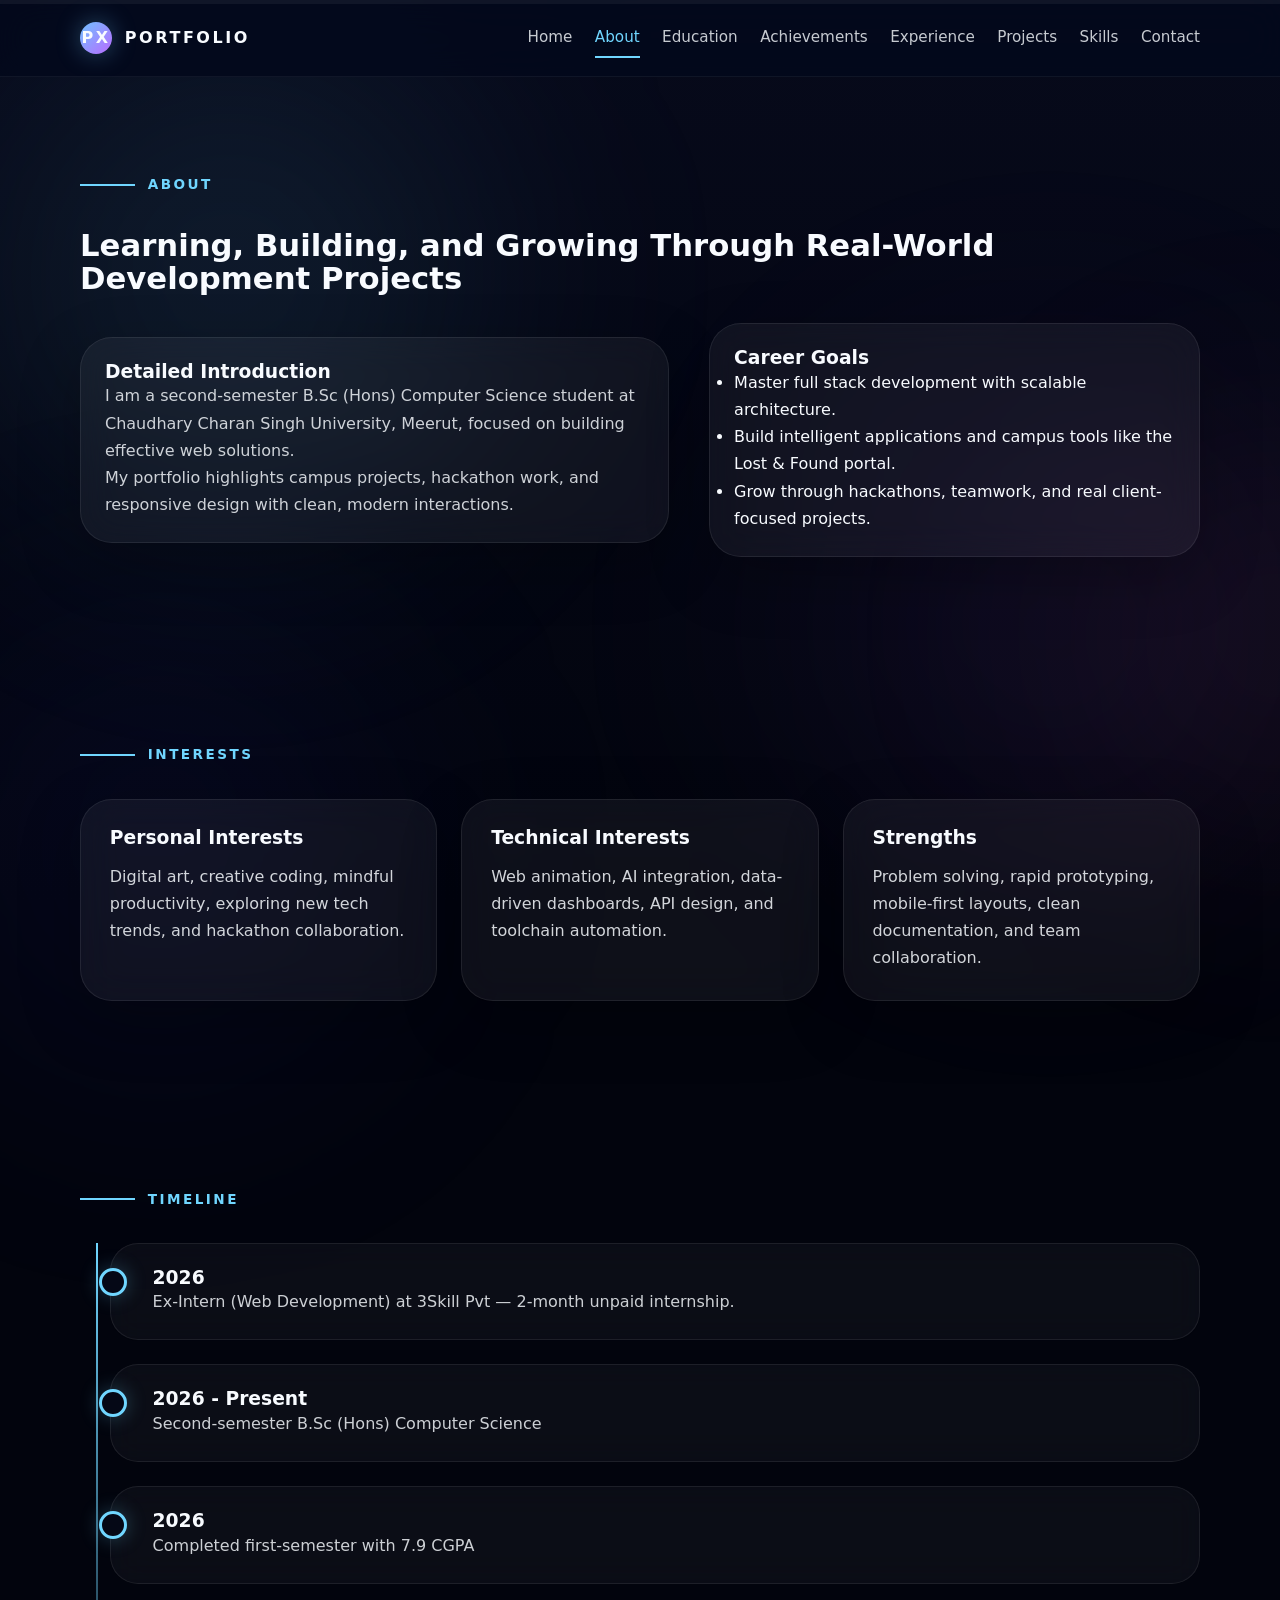
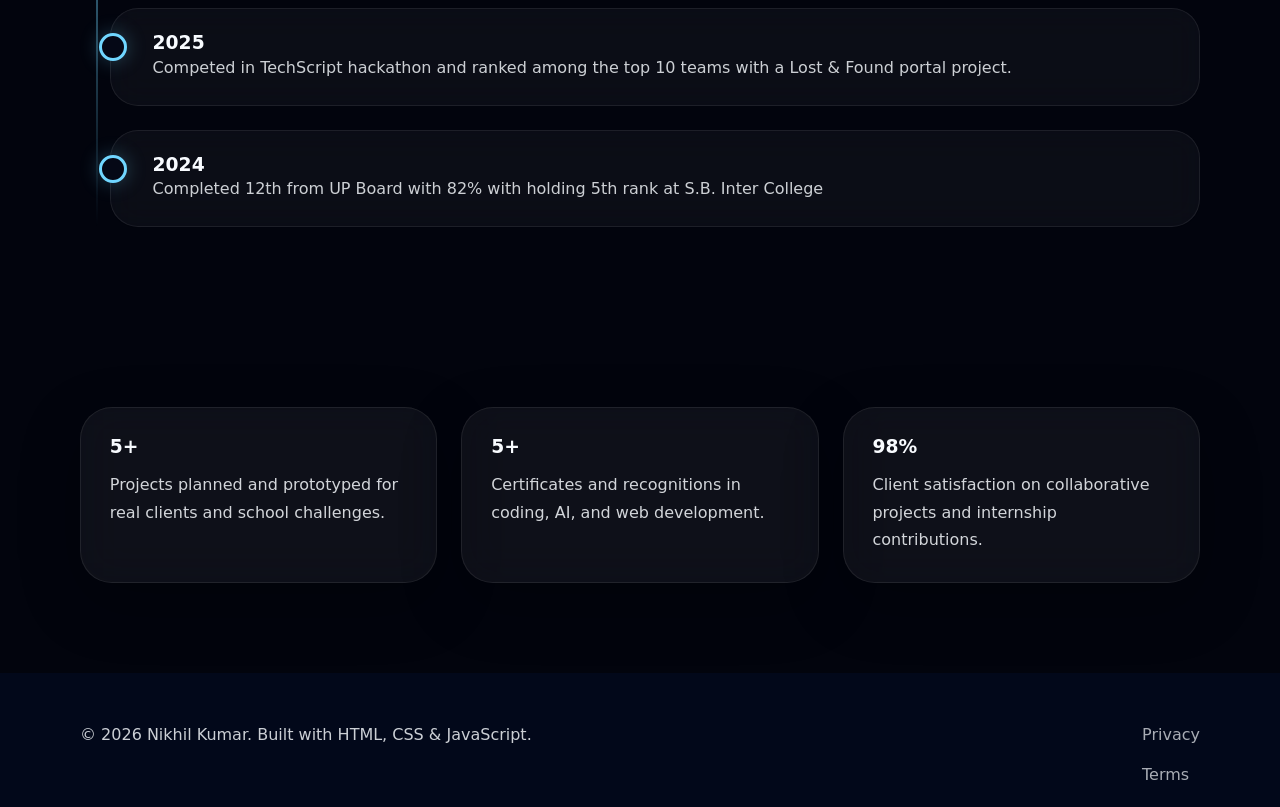
==== commit 0201271c: "Update portfolio: fix modal centering, layout cuts, add Medicore project, redesign certificate galle" ====
--- a/about.html
+++ b/about.html
@@ -23,14 +23,14 @@
         </svg>
       </button>
       <nav class="nav-links" id="navLinks">
-        <a href="index.html">Home</a>
-        <a href="about.html" class="active">About</a>
-        <a href="education.html">Education</a>
-        <a href="achievements.html">Achievements</a>
-        <a href="experience.html">Experience</a>
-        <a href="projects.html">Projects</a>
-        <a href="skills.html">Skills</a>
-        <a href="contact.html">Contact</a>
+        <a href="index.html#home">Home</a>
+        <a href="index.html#about" class="active">About</a>
+        <a href="index.html#education">Education</a>
+        <a href="index.html#achievements">Achievements</a>
+        <a href="index.html#experience">Experience</a>
+        <a href="index.html#projects">Projects</a>
+        <a href="index.html#skills">Skills</a>
+        <a href="index.html#contact">Contact</a>
       </nav>
     </div>
   </header>
@@ -78,6 +78,10 @@
       <div class="section-title">Timeline</div>
       <div class="timeline">
         <article class="timeline-item">
+          <h3>2026</h3>
+          <p>Ex-Intern (Web Development) at 3Skill Pvt — 2-month unpaid internship.</p>
+        </article>
+        <article class="timeline-item">
           <h3>2026 - Present</h3>
           <p>Second-semester B.Sc (Hons) Computer Science </p>
         </article>
@@ -124,6 +128,6 @@
     </div>
   </footer>
 
-  <script src="js/script.js"></script>
+  <script src="js/script.js?v=2"></script>
 </body>
 </html>
--- a/css/style.css
+++ b/css/style.css
@@ -231,7 +231,6 @@
   gap: 1rem;
   min-height: 76px;
   flex-wrap: wrap;
-  width: 100%;
 }
 
 .logo {
@@ -294,8 +293,7 @@
   gap: 1rem;
 }
 
-.toggle-theme,
-.menu-toggle {
+.toggle-theme {
   display: inline-flex;
   align-items: center;
   justify-content: center;
@@ -309,6 +307,20 @@
   transition: transform var(--transition), background var(--transition);
 }
 
+.menu-toggle {
+  display: none;
+  align-items: center;
+  justify-content: center;
+  width: 44px;
+  height: 44px;
+  border-radius: 50%;
+  border: 1px solid rgba(255, 255, 255, 0.08);
+  background: rgba(255, 255, 255, 0.05);
+  color: var(--text);
+  cursor: pointer;
+  transition: transform var(--transition), background var(--transition);
+}
+
 .toggle-theme:hover,
 .menu-toggle:hover {
   transform: scale(1.05);
@@ -332,6 +344,7 @@
   grid-template-columns: 1.2fr 1fr;
   align-items: center;
   gap: 2.5rem;
+  width: 100%;
 }
 
 .hero-content {
@@ -695,12 +708,36 @@
 }
 
 .project-card {
+  display: flex;
+  flex-direction: column;
+  height: 100%;
+  border-radius: 32px;
+  background: rgba(255, 255, 255, 0.03);
+  border: 1px solid rgba(255, 255, 255, 0.08);
+  box-shadow: var(--shadow);
+  backdrop-filter: blur(20px);
+  overflow: hidden;
+  transition: transform var(--transition), border-color var(--transition), box-shadow var(--transition);
+}
+
+.project-card:hover {
+  transform: translateY(-7px);
+  border-color: rgba(112, 214, 255, 0.25);
+  box-shadow: 0 24px 70px rgba(111, 194, 255, 0.15);
+}
+
+.project-image-container {
   position: relative;
+  width: 100%;
+  height: 200px;
   overflow: hidden;
 }
 
 .project-card img {
-  border-radius: 28px;
+  width: 100%;
+  height: 100%;
+  object-fit: cover;
+  border-radius: 0;
   transition: transform var(--transition);
 }
 
@@ -708,40 +745,98 @@
   transform: scale(1.05);
 }
 
-.project-info {
+.project-category-tag {
   position: absolute;
-  inset: 0;
+  top: 1rem;
+  left: 1rem;
+  background: rgba(5, 8, 22, 0.75);
+  backdrop-filter: blur(8px);
+  border: 1px solid rgba(255, 255, 255, 0.15);
+  color: var(--accent);
+  font-size: 0.75rem;
+  font-weight: 700;
+  text-transform: uppercase;
+  padding: 0.35rem 0.85rem;
+  border-radius: 999px;
+  letter-spacing: 0.05em;
+  box-shadow: 0 4px 12px rgba(0, 0, 0, 0.15);
+  z-index: 2;
+}
+
+.project-content {
+  padding: 1.6rem;
   display: flex;
   flex-direction: column;
-  justify-content: flex-end;
-  padding: 1.6rem;
-  background: linear-gradient(180deg, transparent 45%, rgba(2, 10, 31, 0.95) 100%);
-}
-
-.project-info h3,
-.project-info p {
-  color: #fff;
-}
-
-.project-card:nth-child(1) .project-info h3 {
-  color: #000000;
-}
-
-.project-card:nth-child(1) .project-info p {
-  color: #000000;
-}
-
-.project-badges {
+  flex-grow: 1;
+}
+
+.project-content h3 {
+  font-size: 1.3rem;
+  font-weight: 700;
+  margin-bottom: 0.6rem;
+  color: var(--text);
+}
+
+.project-description {
+  font-size: 0.9rem;
+  line-height: 1.6;
+  color: rgba(248, 251, 255, 0.76);
+  margin-bottom: 1.2rem;
+  flex-grow: 1;
+}
+
+.project-tech-stack {
   display: flex;
   flex-wrap: wrap;
+  gap: 0.45rem;
+  margin-bottom: 1.4rem;
+}
+
+.tech-badge {
+  display: inline-flex;
+  align-items: center;
+  padding: 0.3rem 0.7rem;
+  border-radius: 999px;
+  background: rgba(112, 214, 255, 0.08);
+  border: 1px solid rgba(112, 214, 255, 0.15);
+  color: var(--accent);
+  font-size: 0.78rem;
+  font-weight: 600;
+  transition: background var(--transition), border-color var(--transition);
+}
+
+.tech-badge:hover {
+  background: rgba(112, 214, 255, 0.15);
+  border-color: var(--accent);
+}
+
+.project-actions {
+  display: flex;
+  gap: 0.6rem;
+  margin-top: auto;
+  align-items: center;
+}
+
+.project-actions .btn,
+.project-actions .btn-outline {
+  flex: 1;
+  font-size: 0.82rem;
+  padding: 0.6rem 0.8rem;
+  height: 40px;
+  white-space: nowrap;
+  border-radius: 999px;
+  display: inline-flex;
+  align-items: center;
+  justify-content: center;
   gap: 0.4rem;
-  margin: 0.9rem 0 1rem;
-}
-
-.project-actions {
-  display: flex;
-  gap: 0.75rem;
-  flex-wrap: wrap;
+  cursor: pointer;
+  box-sizing: border-box;
+}
+
+.project-actions svg {
+  width: 14px;
+  height: 14px;
+  flex-shrink: 0;
 }
 
 .btn-outline {
@@ -759,6 +854,79 @@
 
 .btn-outline:hover {
   border-color: var(--accent);
+}
+
+/* Premium Certificate Gallery */
+.certificate-grid {
+  display: grid;
+  grid-template-columns: repeat(auto-fit, minmax(280px, 1fr));
+  gap: 1.5rem;
+}
+
+.certificate-card {
+  display: flex;
+  flex-direction: column;
+  height: 100%;
+  border-radius: 24px;
+  background: rgba(255, 255, 255, 0.03);
+  border: 1px solid rgba(255, 255, 255, 0.06);
+  box-shadow: var(--shadow);
+  backdrop-filter: blur(12px);
+  overflow: hidden;
+  transition: transform var(--transition), border-color var(--transition), box-shadow var(--transition);
+}
+
+.certificate-card:hover {
+  transform: translateY(-5px);
+  border-color: rgba(112, 214, 255, 0.2);
+  box-shadow: 0 16px 40px rgba(111, 194, 255, 0.1);
+}
+
+.certificate-image-wrapper {
+  position: relative;
+  width: 100%;
+  height: 200px;
+  overflow: hidden;
+  background: rgba(0, 0, 0, 0.25);
+  border-bottom: 1px solid rgba(255, 255, 255, 0.05);
+}
+
+.certificate-card img {
+  width: 100%;
+  height: 100%;
+  object-fit: cover;
+  transition: transform var(--transition);
+}
+
+.certificate-card:hover img {
+  transform: scale(1.04);
+}
+
+.certificate-content {
+  padding: 1.4rem;
+  display: flex;
+  flex-direction: column;
+  align-items: center;
+  text-align: center;
+  gap: 0.8rem;
+  flex-grow: 1;
+}
+
+.certificate-content h3 {
+  font-size: 1.1rem;
+  font-weight: 700;
+  color: var(--text);
+  line-height: 1.4;
+  margin-bottom: 0.2rem;
+}
+
+.certificate-content .btn-outline {
+  font-size: 0.8rem;
+  padding: 0.6rem 1.4rem;
+  height: 38px;
+  border-radius: 999px;
+  width: auto;
+  min-width: 120px;
 }
 
 .filter-bar {
@@ -995,7 +1163,7 @@
 }
 
 .modal-overlay.active {
-  display: grid;
+  display: flex;
 }
 
 .modal {
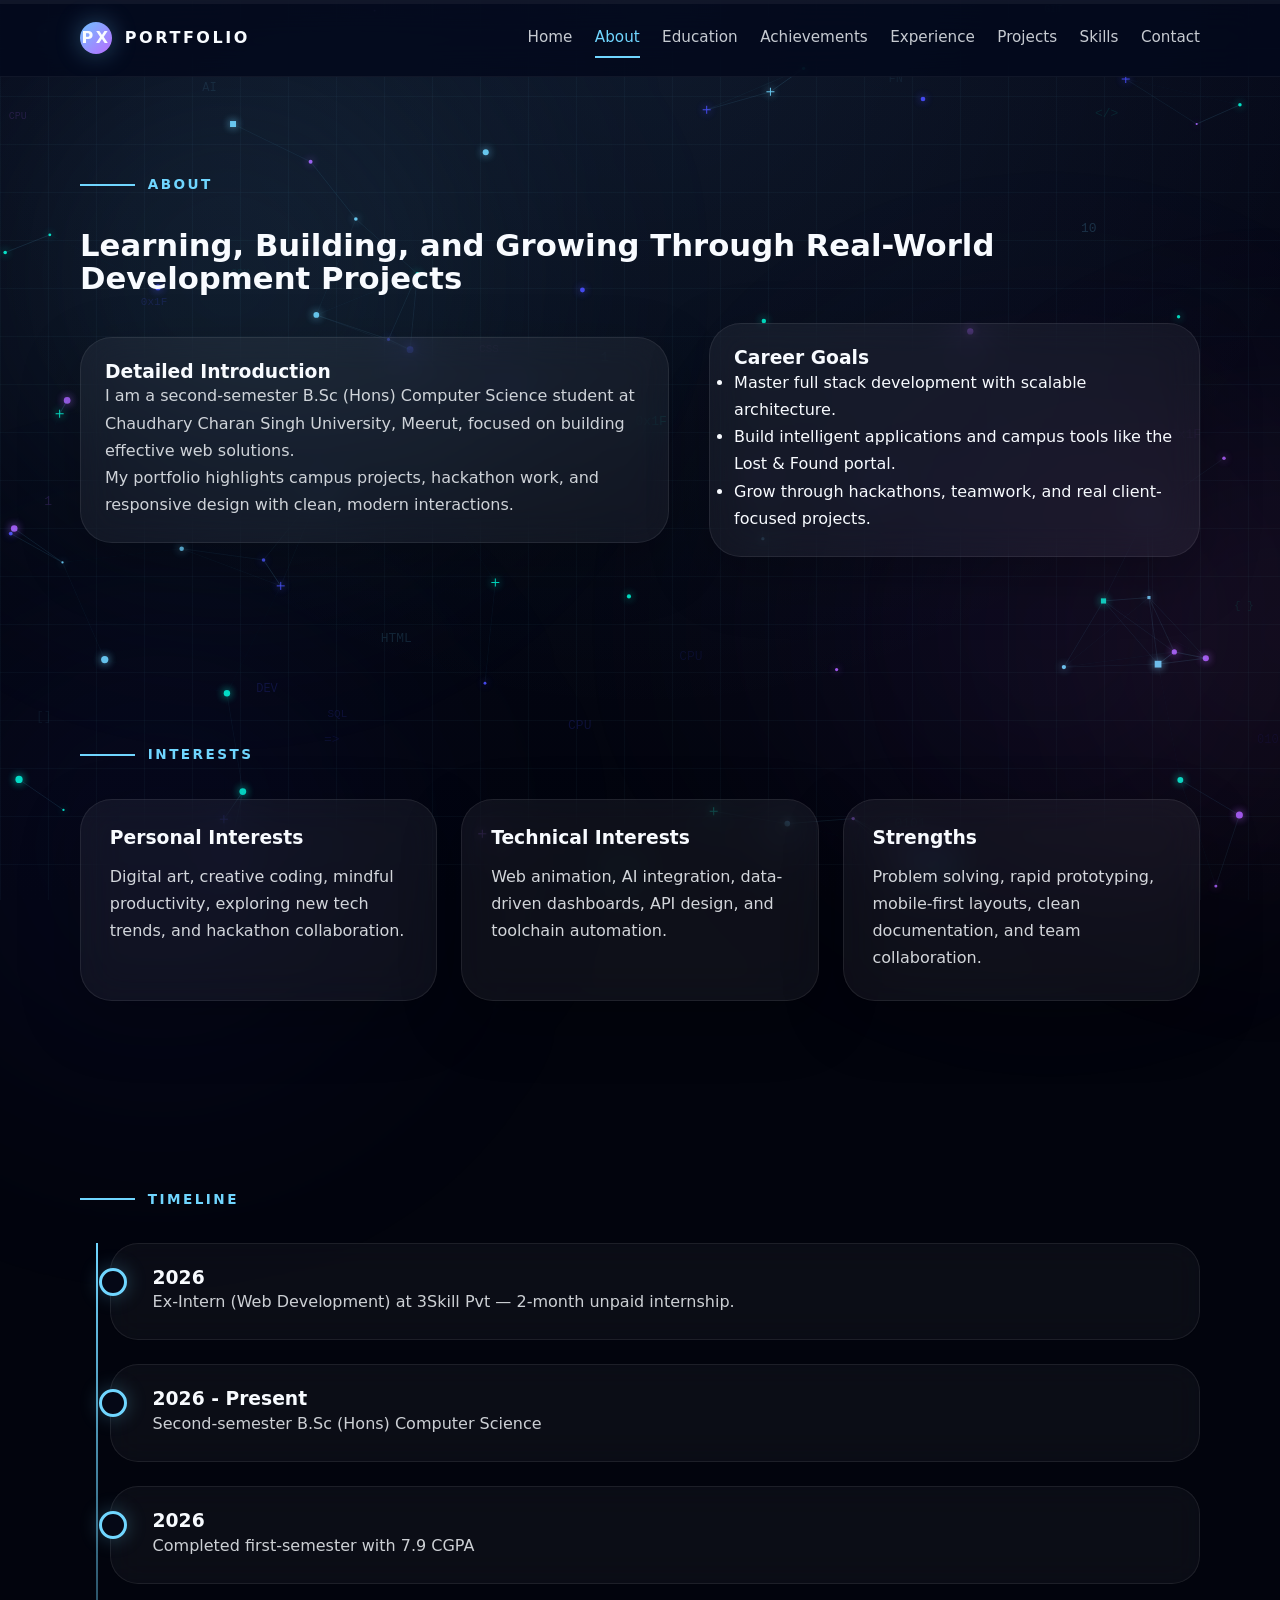
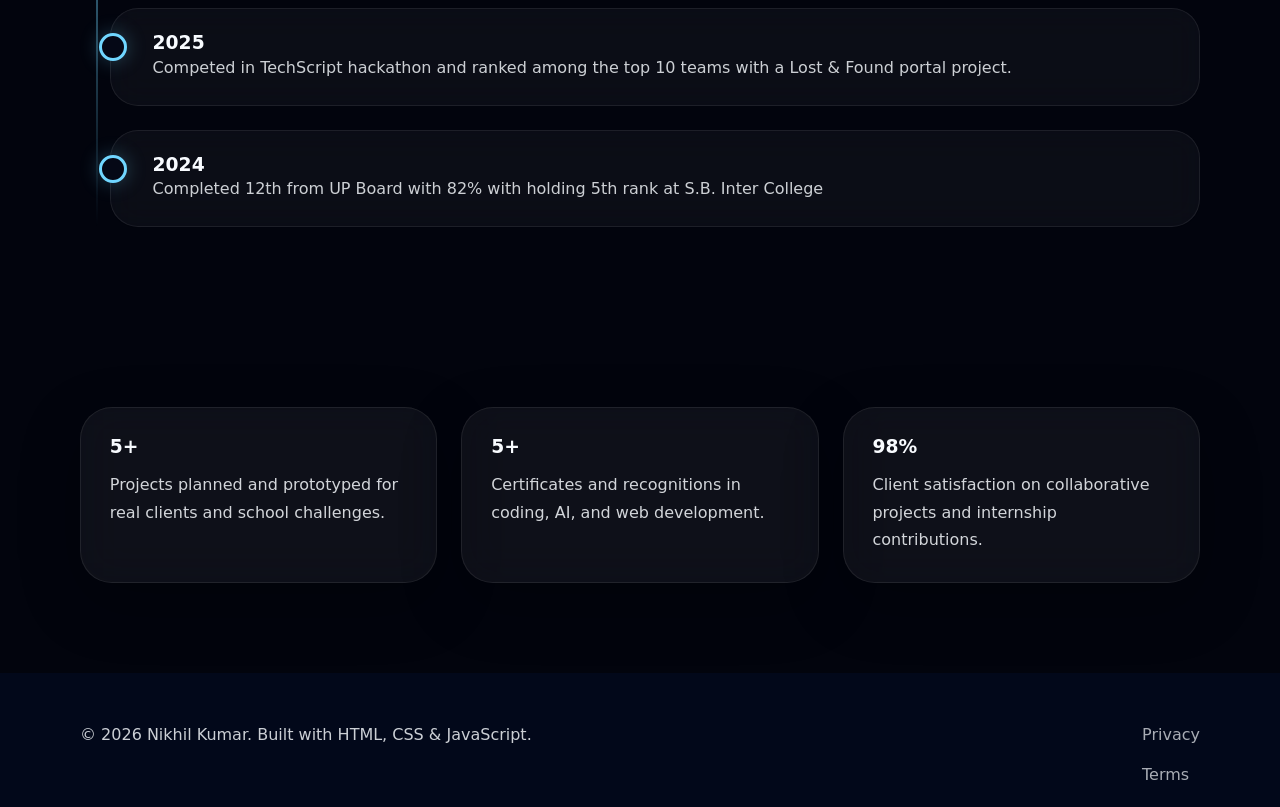
==== commit eb185aa5: "Add responsive auto-resize feature for all devices and mobile browsers" ====
--- a/about.html
+++ b/about.html
@@ -2,7 +2,7 @@
 <html lang="en">
 <head>
   <meta charset="UTF-8" />
-  <meta name="viewport" content="width=device-width, initial-scale=1.0" />
+  <meta name="viewport" content="width=device-width, initial-scale=1.0, maximum-scale=5.0, viewport-fit=cover" />
   <meta name="description" content="About page for a modern portfolio showcasing career goals, interests, strengths, and timeline." />
   <title>About | Portfolio</title>
   <link rel="stylesheet" href="css/style.css" />
--- a/css/style.css
+++ b/css/style.css
@@ -10,7 +10,15 @@
   --shadow: 0 20px 60px rgba(0, 0, 0, 0.25);
   --radius: 28px;
   --transition: 0.35s ease;
+  --vh: 1vh;
+  --app-height: calc(var(--vh, 1vh) * 100);
   font-family: "Inter", system-ui, -apple-system, BlinkMacSystemFont, "Segoe UI", sans-serif;
+}
+
+@supports (height: 100dvh) {
+  :root {
+    --app-height: 100dvh;
+  }
 }
 
 * {
@@ -21,6 +29,7 @@
 
 html {
   scroll-behavior: smooth;
+  overflow-x: hidden;
 }
 
 /* Global 4-orb glowing mesh background system */
@@ -54,10 +63,30 @@
   animation: floatOrb4 32s ease-in-out infinite;
 }
 
+#tech-bg-canvas {
+  position: fixed;
+  top: 0;
+  left: 0;
+  width: 100vw;
+  height: 100vh;
+  height: var(--app-height, 100vh);
+  height: 100dvh;
+  pointer-events: none;
+  z-index: -2;
+  opacity: 0.92;
+}
+
 body {
   min-height: 100vh;
+  min-height: var(--app-height, 100vh);
+  min-height: 100dvh;
   background-color: #02040d;
-  background-image: linear-gradient(180deg, #070a1b 0%, #02040d 100%);
+  background-image: 
+    radial-gradient(circle at 50% 0%, rgba(112, 214, 255, 0.08) 0%, transparent 65%),
+    linear-gradient(rgba(112, 214, 255, 0.035) 1px, transparent 1px),
+    linear-gradient(90deg, rgba(112, 214, 255, 0.035) 1px, transparent 1px),
+    linear-gradient(180deg, #070a1b 0%, #02040d 100%);
+  background-size: 100% 100%, 48px 48px, 48px 48px, 100% 100%;
   background-attachment: fixed;
   color: var(--text);
   font-size: 16px;
@@ -170,6 +199,8 @@
 .container {
   width: min(1120px, calc(100% - 2rem));
   margin: 0 auto;
+  padding-left: env(safe-area-inset-left, 0px);
+  padding-right: env(safe-area-inset-right, 0px);
 }
 
 section {
@@ -729,20 +760,26 @@
 .project-image-container {
   position: relative;
   width: 100%;
-  height: 200px;
+  height: 210px;
   overflow: hidden;
+  background: linear-gradient(135deg, rgba(6, 12, 34, 0.95), rgba(2, 5, 16, 0.98));
+  display: flex;
+  align-items: center;
+  justify-content: center;
+  border-bottom: 1px solid rgba(255, 255, 255, 0.08);
 }
 
 .project-card img {
   width: 100%;
   height: 100%;
-  object-fit: cover;
+  object-fit: contain;
   border-radius: 0;
+  padding: 6px;
   transition: transform var(--transition);
 }
 
 .project-card:hover img {
-  transform: scale(1.05);
+  transform: scale(1.04);
 }
 
 .project-category-tag {
@@ -1404,6 +1441,7 @@
   box-shadow: 0 8px 20px rgba(112, 214, 255, 0.2);
 }
 
+/* Dynamic Mobile & Multi-Device Auto-Resize System */
 @media (max-width: 980px) {
   .hero-grid,
   .contact-grid,
@@ -1412,12 +1450,12 @@
   .project-grid,
   .cards-grid,
   .skills-grid {
-    grid-template-columns: 1fr;
+    grid-template-columns: repeat(auto-fit, minmax(min(100%, 280px), 1fr));
   }
 
   .navbar .container {
     gap: 1rem;
-    padding: 0;
+    padding: 0 0.8rem;
   }
 
   .nav-links {
@@ -1433,7 +1471,10 @@
     border-bottom: 1px solid rgba(255, 255, 255, 0.05);
     margin: 0;
     width: 100%;
+    max-height: calc(var(--app-height, 100vh) - 76px);
+    overflow-y: auto;
     z-index: 100;
+    backdrop-filter: blur(20px);
   }
 
   .nav-links.active {
@@ -1469,6 +1510,7 @@
 
   .hero {
     padding-top: 50px;
+    min-height: calc(var(--app-height, 100vh) - 76px);
   }
 
   .featured-skill-card {
@@ -1523,11 +1565,17 @@
 
 body.light-mode .card,
 body.light-mode .hero-card,
+body.light-mode .project-card,
 body.light-mode .contact-card,
 body.light-mode .footer,
 body.light-mode .modal {
   background: rgba(255, 255, 255, 0.82);
   color: #101828;
+}
+
+body.light-mode .project-image-container {
+  background: rgba(235, 240, 255, 0.95);
+  border-bottom-color: rgba(15, 23, 42, 0.08);
 }
 
 body.light-mode .btn-secondary,
@@ -1545,8 +1593,8 @@
 
 @media (max-width: 760px) {
   .navbar .container {
-    flex-wrap: wrap;
-    padding: 0.9rem 1rem;
+    flex-wrap: nowrap;
+    padding: 0.8rem 1rem;
     gap: 0.5rem;
   }
 
@@ -1561,7 +1609,7 @@
   }
 
   .nav-links {
-    top: 76px;
+    top: 70px;
     padding: 0.8rem;
     gap: 0.4rem;
   }
@@ -1588,6 +1636,7 @@
   .hero-buttons {
     flex-direction: column;
     align-items: stretch;
+    width: 100%;
   }
 
   .project-actions {
@@ -1608,6 +1657,12 @@
   .contact-grid {
     gap: 2rem;
   }
+
+  .modal-content {
+    width: 94vw;
+    max-height: 90vh;
+    padding: 1rem;
+  }
 }
 
 @media (max-width: 520px) {
@@ -1615,12 +1670,16 @@
     font-size: 15px;
   }
 
+  .container {
+    width: calc(100% - 1.2rem);
+  }
+
   .navbar {
     min-height: auto;
   }
 
   .navbar .container {
-    padding: 0.7rem 0.8rem;
+    padding: 0.6rem 0.6rem;
     min-height: auto;
   }
 
@@ -1642,6 +1701,7 @@
 
   .nav-links {
     padding: 0.6rem;
+    top: 60px;
   }
 
   .nav-links a {
@@ -1653,11 +1713,12 @@
   .project-card,
   .timeline-item,
   .contact-card {
-    padding: 1.4rem;
+    padding: 1.2rem;
+    border-radius: 18px;
   }
 
   section {
-    padding: 70px 0;
+    padding: 50px 0;
   }
 
   .section-title {
@@ -1665,7 +1726,7 @@
   }
 
   .hero {
-    min-height: calc(100vh - 76px);
+    min-height: calc(var(--app-height, 100vh) - 60px);
   }
 }
 
@@ -1694,18 +1755,36 @@
   }
 
   .nav-links {
-    top: 60px;
+    top: 54px;
   }
 
   section {
-    padding: 50px 0;
+    padding: 40px 0;
   }
 
   h1 {
-    font-size: clamp(1.5rem, 4vw, 2.4rem);
+    font-size: clamp(1.4rem, 5vw, 2.2rem);
   }
 
   h2 {
-    font-size: clamp(1.2rem, 3vw, 1.75rem);
-  }
-}
+    font-size: clamp(1.1rem, 4vw, 1.6rem);
+  }
+
+  .btn {
+    padding: 0.7rem 1rem;
+    font-size: 0.85rem;
+  }
+}
+
+/* Landscape Mode Fix for Small Mobile Devices */
+@media (max-height: 500px) and (orientation: landscape) {
+  .hero {
+    min-height: auto;
+    padding: 40px 0;
+  }
+  
+  .nav-links {
+    max-height: calc(var(--app-height, 100vh) - 60px);
+    overflow-y: auto;
+  }
+}
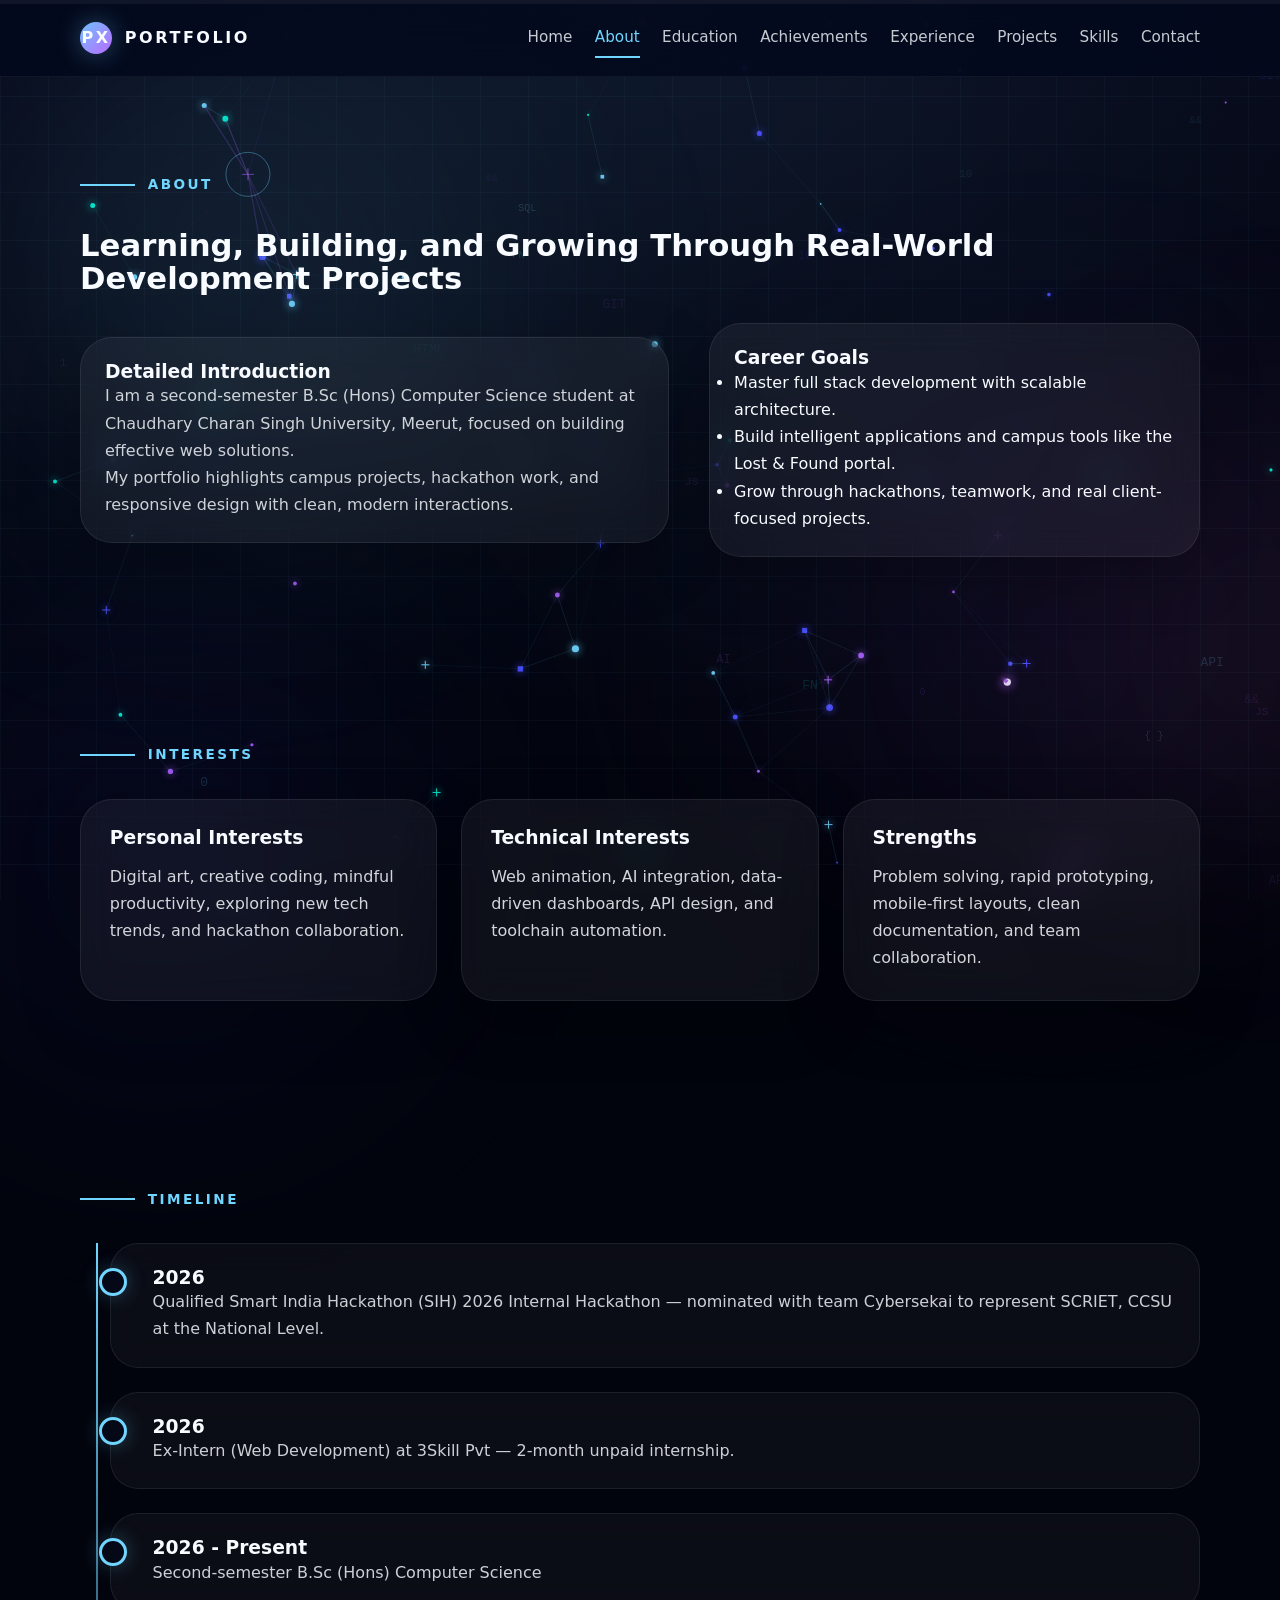
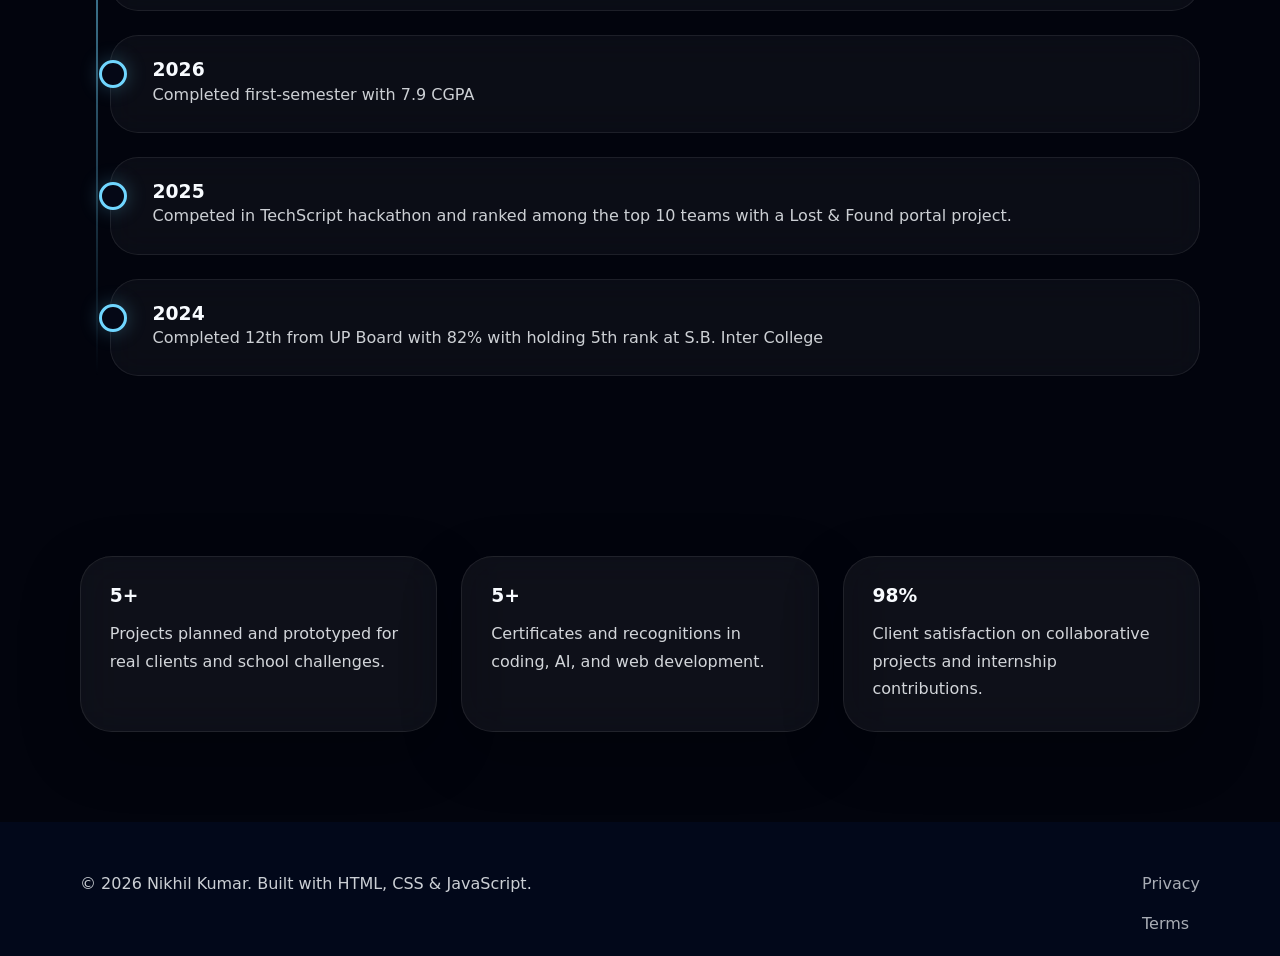
==== commit ac8c3692: "Update profile photo, resume, and add SIH 2026 hackathon achievements" ====
--- a/about.html
+++ b/about.html
@@ -79,6 +79,10 @@
       <div class="timeline">
         <article class="timeline-item">
           <h3>2026</h3>
+          <p>Qualified Smart India Hackathon (SIH) 2026 Internal Hackathon — nominated with team Cybersekai to represent SCRIET, CCSU at the National Level.</p>
+        </article>
+        <article class="timeline-item">
+          <h3>2026</h3>
           <p>Ex-Intern (Web Development) at 3Skill Pvt — 2-month unpaid internship.</p>
         </article>
         <article class="timeline-item">
